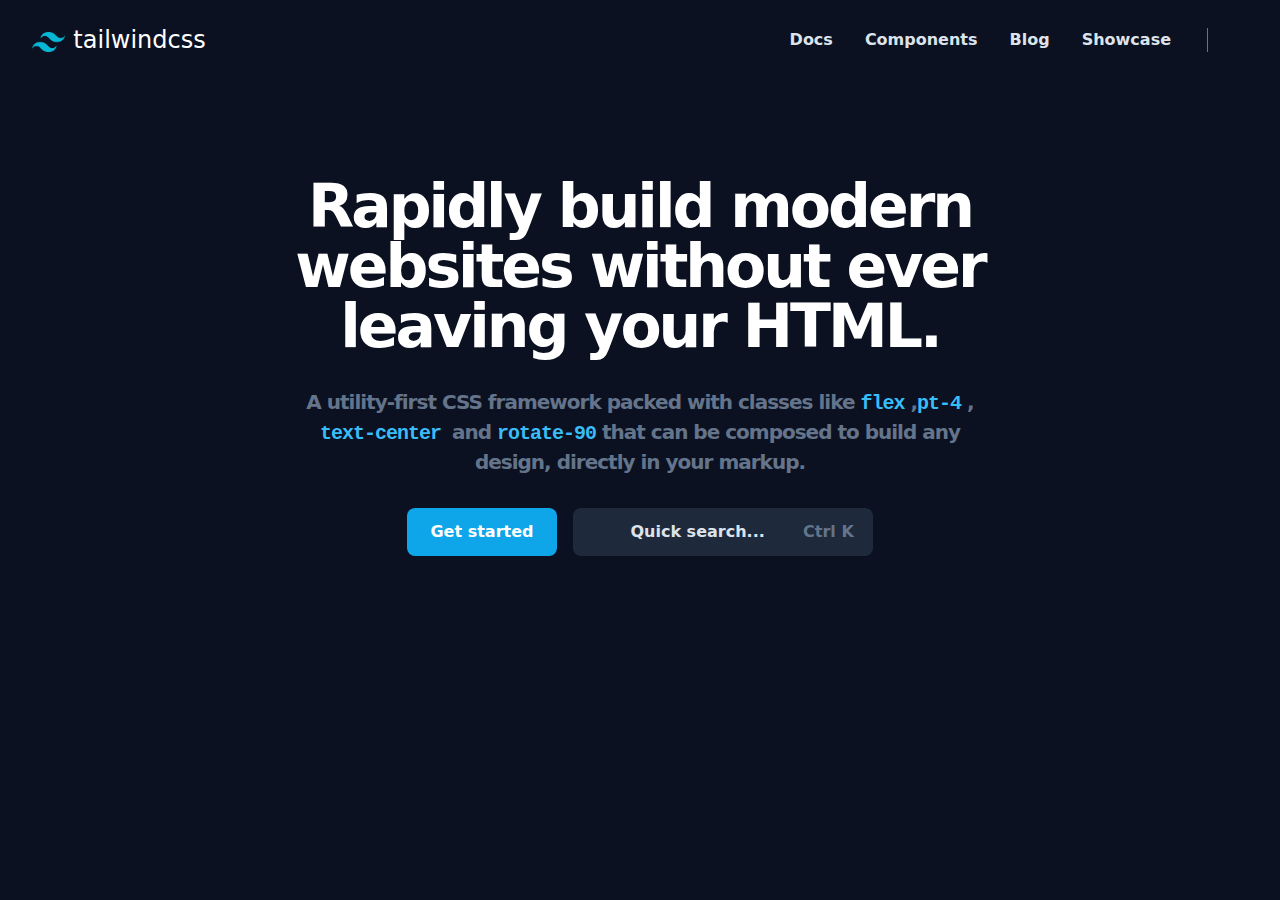
==== tailwind-clone/index.html @ 44c2459a "day1-tailwind-clone" ====
<!DOCTYPE html>
<html lang="en">

<head>
    <meta charset="UTF-8">
    <meta name="viewport" content="width=device-width, initial-scale=1.0">
    <link rel="shortcut icon" href="pngwing.com.png" type="image/x-icon">
    <link rel="stylesheet" href="https://cdnjs.cloudflare.com/ajax/libs/font-awesome/6.5.1/css/all.min.css"
        integrity="sha512-DTOQO9RWCH3ppGqcWaEA1BIZOC6xxalwEsw9c2QQeAIftl+Vegovlnee1c9QX4TctnWMn13TZye+giMm8e2LwA=="
        crossorigin="anonymous" referrerpolicy="no-referrer" />
    <link rel="stylesheet" href="style.css">
    <title>Tailwind CSS - Rapidly build modern websites without ever leaving your HTML.</title>
</head>

<body class=" bg-[#0B1120]">
    <nav class="w-full h-20 flex items-center justify-between bg-[#0B1120] px-8">
        <div class="text-white flex items-center">
            <img class="h-5 w-auto text-white mt-1 mr-2 cursor-pointer" src="pngwing.com.png" alt="">
            <h1 class="text-2xl font-medium cursor-pointer">tailwindcss</h1>
        </div>

        <div class="text-[#64748B] text-xl  md:hidden">
            <i class="fa-solid fa-magnifying-glass mr-5"></i>
            <i class="fa-solid fa-ellipsis-vertical"></i>
        </div>
        <div class="text-[#DDE3EB] text-base font-semibold  md:flex hidden items-center">
            <ul class="flex">
                <li class="px-4 cursor-pointer hover:text-[rgb(14,165,233)]">Docs</li>
                <li class="px-4 cursor-pointer hover:text-[rgb(14,165,233)]">Components</li>
                <li class="px-4 cursor-pointer hover:text-[rgb(14,165,233)]">Blog</li>
                <li class="px-4 cursor-pointer hover:text-[rgb(14,165,233)]">Showcase</li>
            </ul>
            <div class="text-[#64748B] text-2xl  md:flex items-center hidden ml-5 ">
                <div class="border-l-[1px] h-6 border-[#64748B] mr-5"></div>
                <i class="fa-regular fa-moon mr-5 cursor-pointer"></i>
                <i class="fa-brands fa-github hover:text-[#DDE3EB] cursor-pointer"></i>
            </div>
        </div>

    </nav>
    <header class="w-full h-auto flex flex-col items-center justify-center">
        <div class="hero w-[90%] md:w-[70%] flex flex-col items-center justify-center text-white py-10 md:py-24">
            <h1 class="text-4xl md:text-6xl font-extrabold text-center tracking-tighter">Rapidly build modern websites
                without ever leaving
                your HTML.
            </h1>
            <p class="text-xl py-8 text-[#64748B] font-semibold text-center md:w-[80%] tracking-tighter ">A
                utility-first
                CSS
                framework
                packed with
                classes like
                <span class="text-[#38BDF8] font-mono">flex</span> ,<span class="text-[#38BDF8] font-mono">pt-4</span> ,
                <span class="text-[#38BDF8] font-mono text-nowrap">text-center </span>and
                <span class="text-[#38BDF8] font-mono text-nowrap">rotate-90</span> that can be
                composed to build any design, directly in your markup.
            </p>
            <div class="w-[100%] text-center flex justify-center">
                <button
                    class="bg-[#0EA5E9] w-[100%] md:w-[150px] py-3 text-base font-semibold rounded-lg hover:bg-[#38BDF8]">Get
                    started</button>
                <button
                    class="md:flex hidden items-center justify-around w-[300px] py-3 bg-[#1E293B] text-base font-semibold rounded-lg ml-4 text-[#DDE3EB] hover:bg-[#334155]">
                    <i class="fa-solid fa-magnifying-glass"></i>
                    <span>Quick search...</span>
                    <span class="text-[#64748B] ">Ctrl K</span>
                </button>
            </div>
        </div>

    </header>
</body>

</html>
---- tailwind-clone/style.css ----
/*
! tailwindcss v3.4.1 | MIT License | https://tailwindcss.com
*/

/*
1. Prevent padding and border from affecting element width. (https://github.com/mozdevs/cssremedy/issues/4)
2. Allow adding a border to an element by just adding a border-width. (https://github.com/tailwindcss/tailwindcss/pull/116)
*/

*,
::before,
::after {
  box-sizing: border-box;
  /* 1 */
  border-width: 0;
  /* 2 */
  border-style: solid;
  /* 2 */
  border-color: #e5e7eb;
  /* 2 */
}

::before,
::after {
  --tw-content: '';
}

/*
1. Use a consistent sensible line-height in all browsers.
2. Prevent adjustments of font size after orientation changes in iOS.
3. Use a more readable tab size.
4. Use the user's configured `sans` font-family by default.
5. Use the user's configured `sans` font-feature-settings by default.
6. Use the user's configured `sans` font-variation-settings by default.
7. Disable tap highlights on iOS
*/

html,
:host {
  line-height: 1.5;
  /* 1 */
  -webkit-text-size-adjust: 100%;
  /* 2 */
  -moz-tab-size: 4;
  /* 3 */
  -o-tab-size: 4;
     tab-size: 4;
  /* 3 */
  font-family: ui-sans-serif, system-ui, sans-serif, "Apple Color Emoji", "Segoe UI Emoji", "Segoe UI Symbol", "Noto Color Emoji";
  /* 4 */
  font-feature-settings: normal;
  /* 5 */
  font-variation-settings: normal;
  /* 6 */
  -webkit-tap-highlight-color: transparent;
  /* 7 */
}

/*
1. Remove the margin in all browsers.
2. Inherit line-height from `html` so users can set them as a class directly on the `html` element.
*/

body {
  margin: 0;
  /* 1 */
  line-height: inherit;
  /* 2 */
}

/*
1. Add the correct height in Firefox.
2. Correct the inheritance of border color in Firefox. (https://bugzilla.mozilla.org/show_bug.cgi?id=190655)
3. Ensure horizontal rules are visible by default.
*/

hr {
  height: 0;
  /* 1 */
  color: inherit;
  /* 2 */
  border-top-width: 1px;
  /* 3 */
}

/*
Add the correct text decoration in Chrome, Edge, and Safari.
*/

abbr:where([title]) {
  -webkit-text-decoration: underline dotted;
          text-decoration: underline dotted;
}

/*
Remove the default font size and weight for headings.
*/

h1,
h2,
h3,
h4,
h5,
h6 {
  font-size: inherit;
  font-weight: inherit;
}

/*
Reset links to optimize for opt-in styling instead of opt-out.
*/

a {
  color: inherit;
  text-decoration: inherit;
}

/*
Add the correct font weight in Edge and Safari.
*/

b,
strong {
  font-weight: bolder;
}

/*
1. Use the user's configured `mono` font-family by default.
2. Use the user's configured `mono` font-feature-settings by default.
3. Use the user's configured `mono` font-variation-settings by default.
4. Correct the odd `em` font sizing in all browsers.
*/

code,
kbd,
samp,
pre {
  font-family: ui-monospace, SFMono-Regular, Menlo, Monaco, Consolas, "Liberation Mono", "Courier New", monospace;
  /* 1 */
  font-feature-settings: normal;
  /* 2 */
  font-variation-settings: normal;
  /* 3 */
  font-size: 1em;
  /* 4 */
}

/*
Add the correct font size in all browsers.
*/

small {
  font-size: 80%;
}

/*
Prevent `sub` and `sup` elements from affecting the line height in all browsers.
*/

sub,
sup {
  font-size: 75%;
  line-height: 0;
  position: relative;
  vertical-align: baseline;
}

sub {
  bottom: -0.25em;
}

sup {
  top: -0.5em;
}

/*
1. Remove text indentation from table contents in Chrome and Safari. (https://bugs.chromium.org/p/chromium/issues/detail?id=999088, https://bugs.webkit.org/show_bug.cgi?id=201297)
2. Correct table border color inheritance in all Chrome and Safari. (https://bugs.chromium.org/p/chromium/issues/detail?id=935729, https://bugs.webkit.org/show_bug.cgi?id=195016)
3. Remove gaps between table borders by default.
*/

table {
  text-indent: 0;
  /* 1 */
  border-color: inherit;
  /* 2 */
  border-collapse: collapse;
  /* 3 */
}

/*
1. Change the font styles in all browsers.
2. Remove the margin in Firefox and Safari.
3. Remove default padding in all browsers.
*/

button,
input,
optgroup,
select,
textarea {
  font-family: inherit;
  /* 1 */
  font-feature-settings: inherit;
  /* 1 */
  font-variation-settings: inherit;
  /* 1 */
  font-size: 100%;
  /* 1 */
  font-weight: inherit;
  /* 1 */
  line-height: inherit;
  /* 1 */
  color: inherit;
  /* 1 */
  margin: 0;
  /* 2 */
  padding: 0;
  /* 3 */
}

/*
Remove the inheritance of text transform in Edge and Firefox.
*/

button,
select {
  text-transform: none;
}

/*
1. Correct the inability to style clickable types in iOS and Safari.
2. Remove default button styles.
*/

button,
[type='button'],
[type='reset'],
[type='submit'] {
  -webkit-appearance: button;
  /* 1 */
  background-color: transparent;
  /* 2 */
  background-image: none;
  /* 2 */
}

/*
Use the modern Firefox focus style for all focusable elements.
*/

:-moz-focusring {
  outline: auto;
}

/*
Remove the additional `:invalid` styles in Firefox. (https://github.com/mozilla/gecko-dev/blob/2f9eacd9d3d995c937b4251a5557d95d494c9be1/layout/style/res/forms.css#L728-L737)
*/

:-moz-ui-invalid {
  box-shadow: none;
}

/*
Add the correct vertical alignment in Chrome and Firefox.
*/

progress {
  vertical-align: baseline;
}

/*
Correct the cursor style of increment and decrement buttons in Safari.
*/

::-webkit-inner-spin-button,
::-webkit-outer-spin-button {
  height: auto;
}

/*
1. Correct the odd appearance in Chrome and Safari.
2. Correct the outline style in Safari.
*/

[type='search'] {
  -webkit-appearance: textfield;
  /* 1 */
  outline-offset: -2px;
  /* 2 */
}

/*
Remove the inner padding in Chrome and Safari on macOS.
*/

::-webkit-search-decoration {
  -webkit-appearance: none;
}

/*
1. Correct the inability to style clickable types in iOS and Safari.
2. Change font properties to `inherit` in Safari.
*/

::-webkit-file-upload-button {
  -webkit-appearance: button;
  /* 1 */
  font: inherit;
  /* 2 */
}

/*
Add the correct display in Chrome and Safari.
*/

summary {
  display: list-item;
}

/*
Removes the default spacing and border for appropriate elements.
*/

blockquote,
dl,
dd,
h1,
h2,
h3,
h4,
h5,
h6,
hr,
figure,
p,
pre {
  margin: 0;
}

fieldset {
  margin: 0;
  padding: 0;
}

legend {
  padding: 0;
}

ol,
ul,
menu {
  list-style: none;
  margin: 0;
  padding: 0;
}

/*
Reset default styling for dialogs.
*/

dialog {
  padding: 0;
}

/*
Prevent resizing textareas horizontally by default.
*/

textarea {
  resize: vertical;
}

/*
1. Reset the default placeholder opacity in Firefox. (https://github.com/tailwindlabs/tailwindcss/issues/3300)
2. Set the default placeholder color to the user's configured gray 400 color.
*/

input::-moz-placeholder, textarea::-moz-placeholder {
  opacity: 1;
  /* 1 */
  color: #9ca3af;
  /* 2 */
}

input::placeholder,
textarea::placeholder {
  opacity: 1;
  /* 1 */
  color: #9ca3af;
  /* 2 */
}

/*
Set the default cursor for buttons.
*/

button,
[role="button"] {
  cursor: pointer;
}

/*
Make sure disabled buttons don't get the pointer cursor.
*/

:disabled {
  cursor: default;
}

/*
1. Make replaced elements `display: block` by default. (https://github.com/mozdevs/cssremedy/issues/14)
2. Add `vertical-align: middle` to align replaced elements more sensibly by default. (https://github.com/jensimmons/cssremedy/issues/14#issuecomment-634934210)
   This can trigger a poorly considered lint error in some tools but is included by design.
*/

img,
svg,
video,
canvas,
audio,
iframe,
embed,
object {
  display: block;
  /* 1 */
  vertical-align: middle;
  /* 2 */
}

/*
Constrain images and videos to the parent width and preserve their intrinsic aspect ratio. (https://github.com/mozdevs/cssremedy/issues/14)
*/

img,
video {
  max-width: 100%;
  height: auto;
}

/* Make elements with the HTML hidden attribute stay hidden by default */

[hidden] {
  display: none;
}

*, ::before, ::after {
  --tw-border-spacing-x: 0;
  --tw-border-spacing-y: 0;
  --tw-translate-x: 0;
  --tw-translate-y: 0;
  --tw-rotate: 0;
  --tw-skew-x: 0;
  --tw-skew-y: 0;
  --tw-scale-x: 1;
  --tw-scale-y: 1;
  --tw-pan-x:  ;
  --tw-pan-y:  ;
  --tw-pinch-zoom:  ;
  --tw-scroll-snap-strictness: proximity;
  --tw-gradient-from-position:  ;
  --tw-gradient-via-position:  ;
  --tw-gradient-to-position:  ;
  --tw-ordinal:  ;
  --tw-slashed-zero:  ;
  --tw-numeric-figure:  ;
  --tw-numeric-spacing:  ;
  --tw-numeric-fraction:  ;
  --tw-ring-inset:  ;
  --tw-ring-offset-width: 0px;
  --tw-ring-offset-color: #fff;
  --tw-ring-color: rgb(59 130 246 / 0.5);
  --tw-ring-offset-shadow: 0 0 #0000;
  --tw-ring-shadow: 0 0 #0000;
  --tw-shadow: 0 0 #0000;
  --tw-shadow-colored: 0 0 #0000;
  --tw-blur:  ;
  --tw-brightness:  ;
  --tw-contrast:  ;
  --tw-grayscale:  ;
  --tw-hue-rotate:  ;
  --tw-invert:  ;
  --tw-saturate:  ;
  --tw-sepia:  ;
  --tw-drop-shadow:  ;
  --tw-backdrop-blur:  ;
  --tw-backdrop-brightness:  ;
  --tw-backdrop-contrast:  ;
  --tw-backdrop-grayscale:  ;
  --tw-backdrop-hue-rotate:  ;
  --tw-backdrop-invert:  ;
  --tw-backdrop-opacity:  ;
  --tw-backdrop-saturate:  ;
  --tw-backdrop-sepia:  ;
}

::backdrop {
  --tw-border-spacing-x: 0;
  --tw-border-spacing-y: 0;
  --tw-translate-x: 0;
  --tw-translate-y: 0;
  --tw-rotate: 0;
  --tw-skew-x: 0;
  --tw-skew-y: 0;
  --tw-scale-x: 1;
  --tw-scale-y: 1;
  --tw-pan-x:  ;
  --tw-pan-y:  ;
  --tw-pinch-zoom:  ;
  --tw-scroll-snap-strictness: proximity;
  --tw-gradient-from-position:  ;
  --tw-gradient-via-position:  ;
  --tw-gradient-to-position:  ;
  --tw-ordinal:  ;
  --tw-slashed-zero:  ;
  --tw-numeric-figure:  ;
  --tw-numeric-spacing:  ;
  --tw-numeric-fraction:  ;
  --tw-ring-inset:  ;
  --tw-ring-offset-width: 0px;
  --tw-ring-offset-color: #fff;
  --tw-ring-color: rgb(59 130 246 / 0.5);
  --tw-ring-offset-shadow: 0 0 #0000;
  --tw-ring-shadow: 0 0 #0000;
  --tw-shadow: 0 0 #0000;
  --tw-shadow-colored: 0 0 #0000;
  --tw-blur:  ;
  --tw-brightness:  ;
  --tw-contrast:  ;
  --tw-grayscale:  ;
  --tw-hue-rotate:  ;
  --tw-invert:  ;
  --tw-saturate:  ;
  --tw-sepia:  ;
  --tw-drop-shadow:  ;
  --tw-backdrop-blur:  ;
  --tw-backdrop-brightness:  ;
  --tw-backdrop-contrast:  ;
  --tw-backdrop-grayscale:  ;
  --tw-backdrop-hue-rotate:  ;
  --tw-backdrop-invert:  ;
  --tw-backdrop-opacity:  ;
  --tw-backdrop-saturate:  ;
  --tw-backdrop-sepia:  ;
}

.mt-1 {
  margin-top: 0.25rem;
}

.mr-2 {
  margin-right: 0.5rem;
}

.mr-7 {
  margin-right: 1.75rem;
}

.mr-6 {
  margin-right: 1.5rem;
}

.mr-4 {
  margin-right: 1rem;
}

.mr-1 {
  margin-right: 0.25rem;
}

.mr-5 {
  margin-right: 1.25rem;
}

.ml-5 {
  margin-left: 1.25rem;
}

.ml-3 {
  margin-left: 0.75rem;
}

.ml-4 {
  margin-left: 1rem;
}

.flex {
  display: flex;
}

.hidden {
  display: none;
}

.h-10 {
  height: 2.5rem;
}

.h-8 {
  height: 2rem;
}

.h-5 {
  height: 1.25rem;
}

.h-14 {
  height: 3.5rem;
}

.h-4 {
  height: 1rem;
}

.h-6 {
  height: 1.5rem;
}

.h-16 {
  height: 4rem;
}

.h-20 {
  height: 5rem;
}

.h-auto {
  height: auto;
}

.h-12 {
  height: 3rem;
}

.w-auto {
  width: auto;
}

.w-full {
  width: 100%;
}

.w-\[90\%\] {
  width: 90%;
}

.w-\[100\%\] {
  width: 100%;
}

.w-72 {
  width: 18rem;
}

.w-\[300px\] {
  width: 300px;
}

.flex-none {
  flex: none;
}

.flex-auto {
  flex: 1 1 auto;
}

.rotate-90 {
  --tw-rotate: 90deg;
  transform: translate(var(--tw-translate-x), var(--tw-translate-y)) rotate(var(--tw-rotate)) skewX(var(--tw-skew-x)) skewY(var(--tw-skew-y)) scaleX(var(--tw-scale-x)) scaleY(var(--tw-scale-y));
}

.cursor-pointer {
  cursor: pointer;
}

.flex-col {
  flex-direction: column;
}

.items-center {
  align-items: center;
}

.justify-center {
  justify-content: center;
}

.justify-between {
  justify-content: space-between;
}

.justify-around {
  justify-content: space-around;
}

.space-x-3 > :not([hidden]) ~ :not([hidden]) {
  --tw-space-x-reverse: 0;
  margin-right: calc(0.75rem * var(--tw-space-x-reverse));
  margin-left: calc(0.75rem * calc(1 - var(--tw-space-x-reverse)));
}

.text-nowrap {
  text-wrap: nowrap;
}

.rounded-xl {
  border-radius: 0.75rem;
}

.rounded-lg {
  border-radius: 0.5rem;
}

.border-l-2 {
  border-left-width: 2px;
}

.border-l-\[2px\] {
  border-left-width: 2px;
}

.border-l-\[1px\] {
  border-left-width: 1px;
}

.border-l-\[0\.5px\] {
  border-left-width: 0.5px;
}

.border-l-\[0\.3px\] {
  border-left-width: 0.3px;
}

.border-\[\#64748B\] {
  --tw-border-opacity: 1;
  border-color: rgb(100 116 139 / var(--tw-border-opacity));
}

.bg-black {
  --tw-bg-opacity: 1;
  background-color: rgb(0 0 0 / var(--tw-bg-opacity));
}

.bg-\[\#000000\] {
  --tw-bg-opacity: 1;
  background-color: rgb(0 0 0 / var(--tw-bg-opacity));
}

.bg-\[\#000567\] {
  --tw-bg-opacity: 1;
  background-color: rgb(0 5 103 / var(--tw-bg-opacity));
}

.bg-\[\#0B1120\] {
  --tw-bg-opacity: 1;
  background-color: rgb(11 17 32 / var(--tw-bg-opacity));
}

.bg-\[\#38BDF8\] {
  --tw-bg-opacity: 1;
  background-color: rgb(56 189 248 / var(--tw-bg-opacity));
}

.bg-\[\#0EA5E9\] {
  --tw-bg-opacity: 1;
  background-color: rgb(14 165 233 / var(--tw-bg-opacity));
}

.bg-white {
  --tw-bg-opacity: 1;
  background-color: rgb(255 255 255 / var(--tw-bg-opacity));
}

.bg-\[\#1E293B\] {
  --tw-bg-opacity: 1;
  background-color: rgb(30 41 59 / var(--tw-bg-opacity));
}

.px-10 {
  padding-left: 2.5rem;
  padding-right: 2.5rem;
}

.px-5 {
  padding-left: 1.25rem;
  padding-right: 1.25rem;
}

.px-1 {
  padding-left: 0.25rem;
  padding-right: 0.25rem;
}

.px-2 {
  padding-left: 0.5rem;
  padding-right: 0.5rem;
}

.px-4 {
  padding-left: 1rem;
  padding-right: 1rem;
}

.px-8 {
  padding-left: 2rem;
  padding-right: 2rem;
}

.py-6 {
  padding-top: 1.5rem;
  padding-bottom: 1.5rem;
}

.py-10 {
  padding-top: 2.5rem;
  padding-bottom: 2.5rem;
}

.py-4 {
  padding-top: 1rem;
  padding-bottom: 1rem;
}

.py-2 {
  padding-top: 0.5rem;
  padding-bottom: 0.5rem;
}

.py-3 {
  padding-top: 0.75rem;
  padding-bottom: 0.75rem;
}

.py-8 {
  padding-top: 2rem;
  padding-bottom: 2rem;
}

.pt-4 {
  padding-top: 1rem;
}

.text-left {
  text-align: left;
}

.text-center {
  text-align: center;
}

.font-mono {
  font-family: ui-monospace, SFMono-Regular, Menlo, Monaco, Consolas, "Liberation Mono", "Courier New", monospace;
}

.font-sans {
  font-family: ui-sans-serif, system-ui, sans-serif, "Apple Color Emoji", "Segoe UI Emoji", "Segoe UI Symbol", "Noto Color Emoji";
}

.text-2xl {
  font-size: 1.5rem;
  line-height: 2rem;
}

.text-xl {
  font-size: 1.25rem;
  line-height: 1.75rem;
}

.text-base {
  font-size: 1rem;
  line-height: 1.5rem;
}

.text-4xl {
  font-size: 2.25rem;
  line-height: 2.5rem;
}

.text-sm {
  font-size: 0.875rem;
  line-height: 1.25rem;
}

.font-bold {
  font-weight: 700;
}

.font-medium {
  font-weight: 500;
}

.font-light {
  font-weight: 300;
}

.font-thin {
  font-weight: 100;
}

.font-black {
  font-weight: 900;
}

.font-normal {
  font-weight: 400;
}

.font-semibold {
  font-weight: 600;
}

.font-extrabold {
  font-weight: 800;
}

.tracking-wider {
  letter-spacing: 0.05em;
}

.tracking-tighter {
  letter-spacing: -0.05em;
}

.text-white {
  --tw-text-opacity: 1;
  color: rgb(255 255 255 / var(--tw-text-opacity));
}

.text-slate-900 {
  --tw-text-opacity: 1;
  color: rgb(15 23 42 / var(--tw-text-opacity));
}

.text-\[\#e5e7eb\] {
  --tw-text-opacity: 1;
  color: rgb(229 231 235 / var(--tw-text-opacity));
}

.text-\[\#131929\] {
  --tw-text-opacity: 1;
  color: rgb(19 25 41 / var(--tw-text-opacity));
}

.text-\[\#64748B\] {
  --tw-text-opacity: 1;
  color: rgb(100 116 139 / var(--tw-text-opacity));
}

.text-\[\#DDE3EB\] {
  --tw-text-opacity: 1;
  color: rgb(221 227 235 / var(--tw-text-opacity));
}

.text-\[\#38BDF8\] {
  --tw-text-opacity: 1;
  color: rgb(56 189 248 / var(--tw-text-opacity));
}

.text-slate-300 {
  --tw-text-opacity: 1;
  color: rgb(203 213 225 / var(--tw-text-opacity));
}

.text-slate-400 {
  --tw-text-opacity: 1;
  color: rgb(148 163 184 / var(--tw-text-opacity));
}

.no-underline {
  text-decoration-line: none;
}

.shadow-sm {
  --tw-shadow: 0 1px 2px 0 rgb(0 0 0 / 0.05);
  --tw-shadow-colored: 0 1px 2px 0 var(--tw-shadow-color);
  box-shadow: var(--tw-ring-offset-shadow, 0 0 #0000), var(--tw-ring-shadow, 0 0 #0000), var(--tw-shadow);
}

.ring-1 {
  --tw-ring-offset-shadow: var(--tw-ring-inset) 0 0 0 var(--tw-ring-offset-width) var(--tw-ring-offset-color);
  --tw-ring-shadow: var(--tw-ring-inset) 0 0 0 calc(1px + var(--tw-ring-offset-width)) var(--tw-ring-color);
  box-shadow: var(--tw-ring-offset-shadow), var(--tw-ring-shadow), var(--tw-shadow, 0 0 #0000);
}

.ring-slate-900\/10 {
  --tw-ring-color: rgb(15 23 42 / 0.1);
}

.hover\:bg-\[\#0EA5E9\]:hover {
  --tw-bg-opacity: 1;
  background-color: rgb(14 165 233 / var(--tw-bg-opacity));
}

.hover\:bg-\[\#38BDF8\]:hover {
  --tw-bg-opacity: 1;
  background-color: rgb(56 189 248 / var(--tw-bg-opacity));
}

.hover\:bg-\[\#334155\]:hover {
  --tw-bg-opacity: 1;
  background-color: rgb(51 65 85 / var(--tw-bg-opacity));
}

.hover\:text-\[rgb\(14\2c 165\2c 233\)\]:hover {
  --tw-text-opacity: 1;
  color: rgb(14 165 233 / var(--tw-text-opacity));
}

.hover\:text-\[\#DDE3EB\]:hover {
  --tw-text-opacity: 1;
  color: rgb(221 227 235 / var(--tw-text-opacity));
}

.hover\:ring-slate-300:hover {
  --tw-ring-opacity: 1;
  --tw-ring-color: rgb(203 213 225 / var(--tw-ring-opacity));
}

.focus\:outline-none:focus {
  outline: 2px solid transparent;
  outline-offset: 2px;
}

.focus\:ring-2:focus {
  --tw-ring-offset-shadow: var(--tw-ring-inset) 0 0 0 var(--tw-ring-offset-width) var(--tw-ring-offset-color);
  --tw-ring-shadow: var(--tw-ring-inset) 0 0 0 calc(2px + var(--tw-ring-offset-width)) var(--tw-ring-color);
  box-shadow: var(--tw-ring-offset-shadow), var(--tw-ring-shadow), var(--tw-shadow, 0 0 #0000);
}

.focus\:ring-sky-500:focus {
  --tw-ring-opacity: 1;
  --tw-ring-color: rgb(14 165 233 / var(--tw-ring-opacity));
}

@media (min-width: 640px) {
  .sm\:flex {
    display: flex;
  }
}

@media (min-width: 768px) {
  .md\:block {
    display: block;
  }

  .md\:flex {
    display: flex;
  }

  .md\:hidden {
    display: none;
  }

  .md\:w-\[60\%\] {
    width: 60%;
  }

  .md\:w-\[70\%\] {
    width: 70%;
  }

  .md\:w-\[50\%\] {
    width: 50%;
  }

  .md\:w-\[80\%\] {
    width: 80%;
  }

  .md\:w-\[20\%\] {
    width: 20%;
  }

  .md\:w-\[15\%\] {
    width: 15%;
  }

  .md\:w-\[200px\] {
    width: 200px;
  }

  .md\:w-\[1500px\] {
    width: 1500px;
  }

  .md\:w-\[150px\] {
    width: 150px;
  }

  .md\:py-14 {
    padding-top: 3.5rem;
    padding-bottom: 3.5rem;
  }

  .md\:py-20 {
    padding-top: 5rem;
    padding-bottom: 5rem;
  }

  .md\:py-24 {
    padding-top: 6rem;
    padding-bottom: 6rem;
  }

  .md\:text-8xl {
    font-size: 6rem;
    line-height: 1;
  }

  .md\:text-5xl {
    font-size: 3rem;
    line-height: 1;
  }

  .md\:text-6xl {
    font-size: 3.75rem;
    line-height: 1;
  }
}

@media (prefers-color-scheme: dark) {
  .dark\:bg-slate-800 {
    --tw-bg-opacity: 1;
    background-color: rgb(30 41 59 / var(--tw-bg-opacity));
  }

  .dark\:text-white {
    --tw-text-opacity: 1;
    color: rgb(255 255 255 / var(--tw-text-opacity));
  }

  .dark\:text-slate-400 {
    --tw-text-opacity: 1;
    color: rgb(148 163 184 / var(--tw-text-opacity));
  }

  .dark\:text-slate-300 {
    --tw-text-opacity: 1;
    color: rgb(203 213 225 / var(--tw-text-opacity));
  }

  .dark\:text-slate-500 {
    --tw-text-opacity: 1;
    color: rgb(100 116 139 / var(--tw-text-opacity));
  }

  .dark\:ring-0 {
    --tw-ring-offset-shadow: var(--tw-ring-inset) 0 0 0 var(--tw-ring-offset-width) var(--tw-ring-offset-color);
    --tw-ring-shadow: var(--tw-ring-inset) 0 0 0 calc(0px + var(--tw-ring-offset-width)) var(--tw-ring-color);
    box-shadow: var(--tw-ring-offset-shadow), var(--tw-ring-shadow), var(--tw-shadow, 0 0 #0000);
  }

  .dark\:hover\:bg-slate-700:hover {
    --tw-bg-opacity: 1;
    background-color: rgb(51 65 85 / var(--tw-bg-opacity));
  }
}
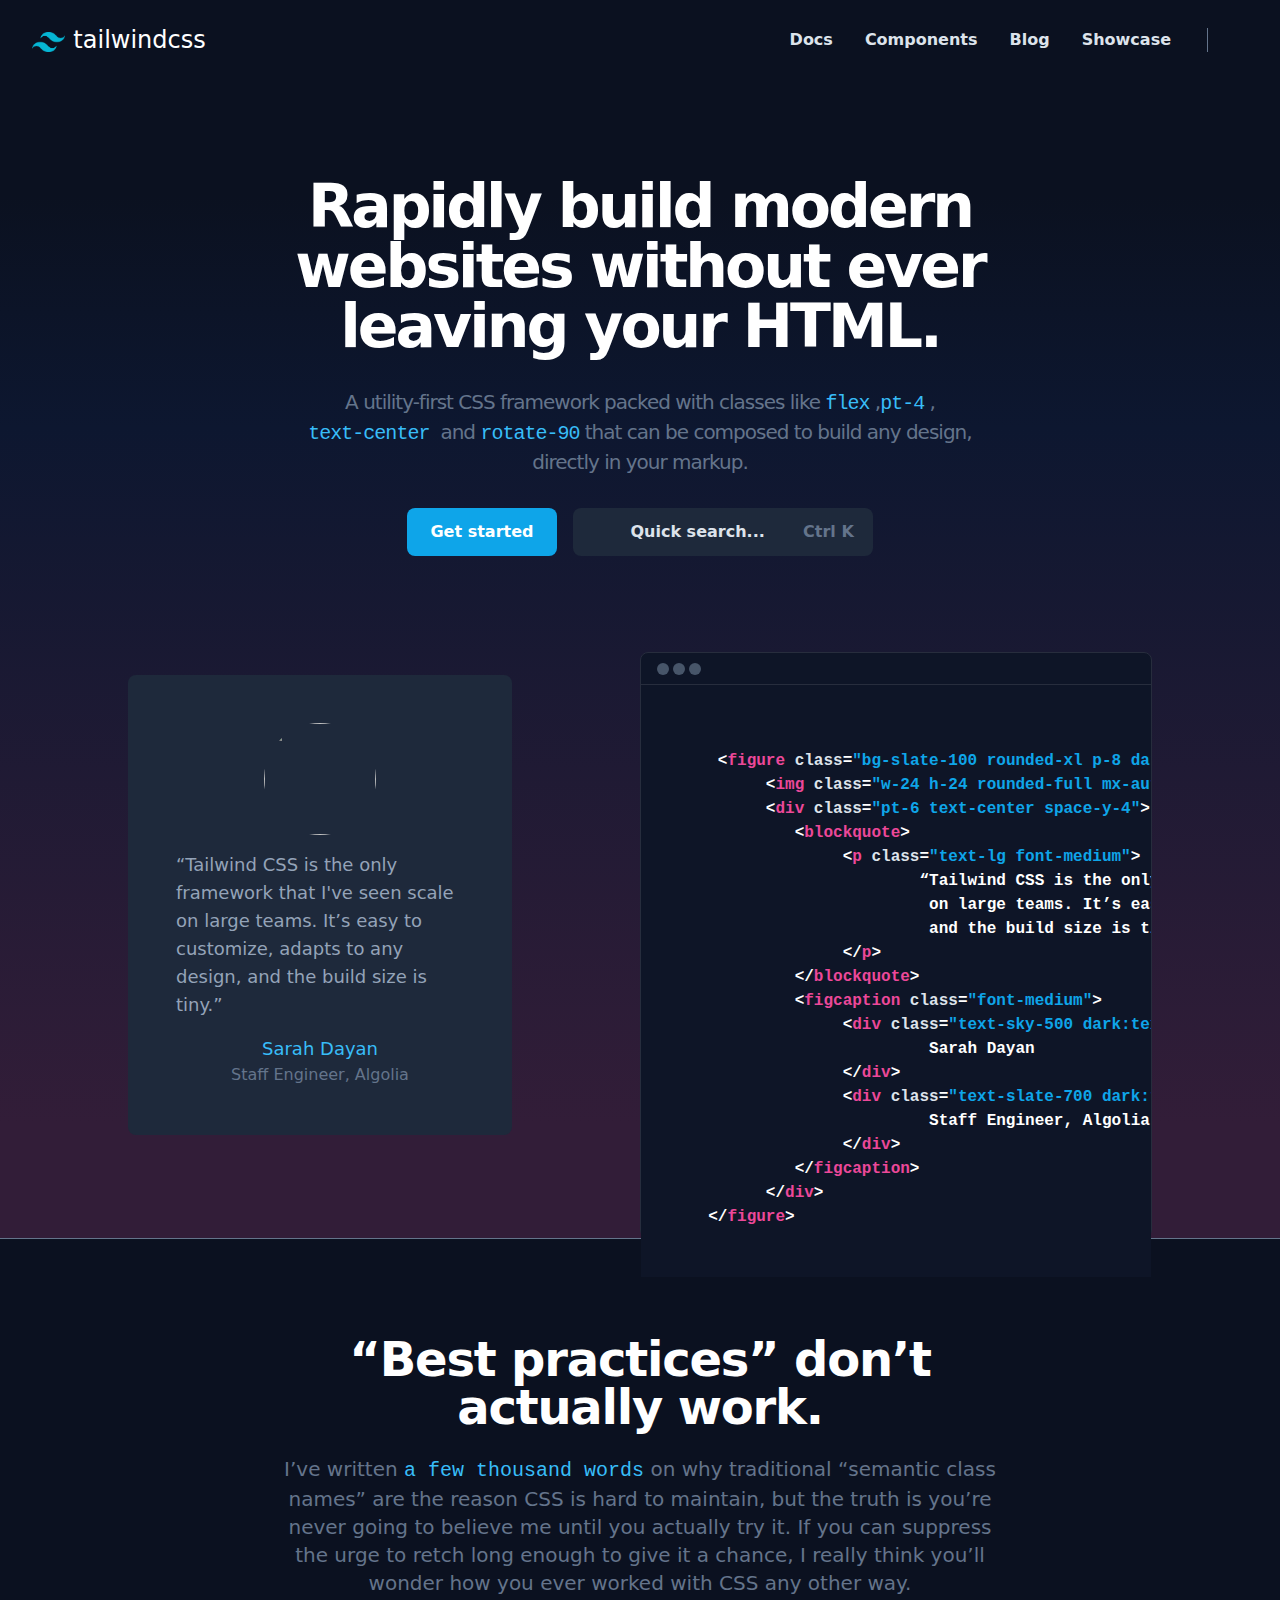
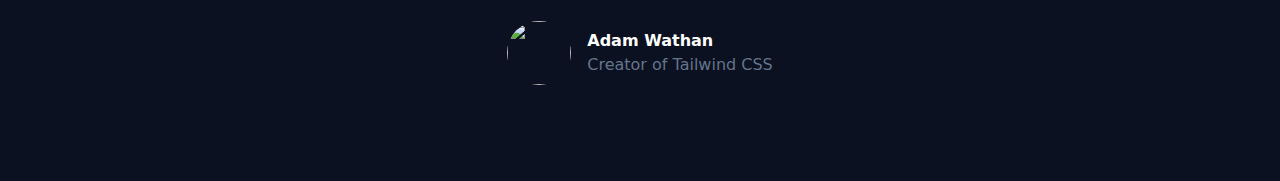
==== commit 92bbf3d1: "day2-tailwind-clone" ====
--- a/tailwind-clone/index.html
+++ b/tailwind-clone/index.html
@@ -4,7 +4,7 @@
 <head>
     <meta charset="UTF-8">
     <meta name="viewport" content="width=device-width, initial-scale=1.0">
-    <link rel="shortcut icon" href="pngwing.com.png" type="image/x-icon">
+    <link rel="shortcut icon" href="https://tailwindcss.com/favicons/favicon-16x16.png?v=3" type="image/x-icon">
     <link rel="stylesheet" href="https://cdnjs.cloudflare.com/ajax/libs/font-awesome/6.5.1/css/all.min.css"
         integrity="sha512-DTOQO9RWCH3ppGqcWaEA1BIZOC6xxalwEsw9c2QQeAIftl+Vegovlnee1c9QX4TctnWMn13TZye+giMm8e2LwA=="
         crossorigin="anonymous" referrerpolicy="no-referrer" />
@@ -12,10 +12,10 @@
     <title>Tailwind CSS - Rapidly build modern websites without ever leaving your HTML.</title>
 </head>
 
-<body class=" bg-[#0B1120]">
+<body class=" bg-[#0B1120] ">
     <nav class="w-full h-20 flex items-center justify-between bg-[#0B1120] px-8">
         <div class="text-white flex items-center">
-            <img class="h-5 w-auto text-white mt-1 mr-2 cursor-pointer" src="pngwing.com.png" alt="">
+            <img class="h-5 w-auto text-white mt-1 mr-2 cursor-pointer" src="./images/pngwing.com.png" alt="">
             <h1 class="text-2xl font-medium cursor-pointer">tailwindcss</h1>
         </div>
 
@@ -38,13 +38,14 @@
         </div>
 
     </nav>
-    <header class="w-full h-auto flex flex-col items-center justify-center">
+    <header class="w-full h-auto border-b-[1px] border-[#64748B] flex flex-col items-center justify-center 
+    bg-gradient-to-b from-[#0b1120] from-10% via-[#0d1730] via-30% to-[#321d38] to-90%">
         <div class="hero w-[90%] md:w-[70%] flex flex-col items-center justify-center text-white py-10 md:py-24">
             <h1 class="text-4xl md:text-6xl font-extrabold text-center tracking-tighter">Rapidly build modern websites
                 without ever leaving
                 your HTML.
             </h1>
-            <p class="text-xl py-8 text-[#64748B] font-semibold text-center md:w-[80%] tracking-tighter ">A
+            <p class="text-xl py-8 text-[#64748B] font-medium text-center md:w-[80%] tracking-tighter ">A
                 utility-first
                 CSS
                 framework
@@ -67,8 +68,79 @@
                 </button>
             </div>
         </div>
+        <div class="w-full h-auto flex flex-col md:flex-row-reverse md:justify-evenly items-center justify-center">
+            <div class="w-[90%] md:w-[40%] h-auto border-[1px] border-[#272D3D] bg-[#0E1527] rounded-lg">
+                <div
+                    class="w-[100%] h-8 border-b-[1px] border-[#272D3D] text-white font-black text-4xl flex items-center px-4">
+                    <span class="h-3 w-3 rounded-full bg-[#475569] mr-1"></span>
+                    <span class="h-3 w-3 rounded-full bg-[#475569] mr-1"></span>
+                    <span class="h-3 w-3 rounded-full bg-[#475569] mr-1"></span>
+                </div>
 
+                <pre class="overflow-x-scroll relative md:bottom-[-40px] bg-[#0E1527] ">
+                    <code class="text-white font-semibold">
+        &lt;<span class="text-pink-500">figure</span> <span class="text-[#DDE3EB]">class</span>=<span class="text-sky-500">"bg-slate-100 rounded-xl p-8 dark:bg-slate-800"</span>&gt;
+             &lt;<span class="text-pink-500">img</span> <span class="text-[#DDE3EB]">class</span>=<span class="text-sky-500">"w-24 h-24 rounded-full mx-auto"</span> <span class="text-[#DDE3EB]">src</span>=<span class="text-sky-500">"/sarah-dayan.jpg"</span> <span class="text-[#DDE3EB]">alt</span>=<span class="text-sky-500">""</span> <span class="text-[#DDE3EB]">width</span>=<span class="text-sky-500">"384"</span> <span class="text-[#DDE3EB]">height</span>=<span class="text-sky-500">"512"</span>&gt;
+             &lt;<span class="text-pink-500">div</span> <span class="text-[#DDE3EB]">class</span>=<span class="text-sky-500">"pt-6 text-center space-y-4"</span>&gt;
+                &lt;<span class="text-pink-500">blockquote</span>&gt;
+                     &lt;<span class="text-pink-500">p</span> <span class="text-[#DDE3EB]">class</span>=<span class="text-sky-500">"text-lg font-medium"</span>&gt;
+                             “Tailwind CSS is the only framework that I've seen scale
+                              on large teams. It’s easy to customize, adapts to any design,
+                              and the build size is tiny.”
+                     &lt;/<span class="text-pink-500">p</span>&gt;
+                &lt;/<span class="text-pink-500">blockquote</span>&gt;
+                &lt;<span class="text-pink-500">figcaption</span> <span class="text-[#DDE3EB]">class</span>=<span class="text-sky-500">"font-medium"</span>&gt;
+                     &lt;<span class="text-pink-500">div</span> <span class="text-[#DDE3EB]">class</span>=<span class="text-sky-500">"text-sky-500 dark:text-sky-400"</span>&gt;
+                              Sarah Dayan
+                     &lt;/<span class="text-pink-500">div</span>&gt;
+                     &lt;<span class="text-pink-500">div</span> <span class="text-[#DDE3EB]">class</span>=<span class="text-sky-500">"text-slate-700 dark:text-slate-500"</span>&gt;
+                              Staff Engineer, Algolia
+                     &lt;/<span class="text-pink-500">div</span>&gt;
+                &lt;/<span class="text-pink-500">figcaption</span>&gt;
+             &lt;/<span class="text-pink-500">div</span>&gt;
+       &lt;/<span class="text-pink-500">figure</span>&gt;
+                    </code>
+                  </pre>
+
+            </div>
+            <div
+                class="relative bottom-10 w-[90%] md:w-[30%]  h-auto  bg-slate-800 flex flex-col  items-center justify-center p-12 rounded-lg">
+                <img class="w-28 h-28 rounded-full"
+                    src="https://tailwindcss.com/_next/static/media/sarah-dayan.de9b3815.jpg" alt="">
+                <h1 class="my-4 text-slate-400 text-lg  font-medium">“Tailwind CSS is the only framework that I've seen
+                    scale on large
+                    teams.
+                    It’s easy to
+                    customize,
+                    adapts to any design, and the build size is tiny.”
+                </h1>
+                <h4 class="text-lg font-medium text-sky-400">Sarah Dayan</h4>
+                <p class="text-base font-medium text-slate-500">Staff Engineer, Algolia</p>
+            </div>
+        </div>
     </header>
+
+    <section
+        class="w-full md:w-[70%] h-auto py-16 md:py-24 px-12 flex flex-col items-center justify-center text-white text-center space-y-6 mx-auto">
+        <h1 class="text-4xl md:text-5xl font-extrabold tracking-tight">“Best practices” don’t actually work.</h1>
+        <p class="text-xl  text-[#64748B] font-medium text-center md:px-8">I’ve written <span
+                class="text-[#38BDF8] font-mono">a few thousand words</span> on why traditional
+            “semantic class names” are the reason CSS is hard to
+            maintain, but the truth is you’re never going to believe me until you actually try it. If you can suppress
+            the urge to retch long enough to give it a chance, I really think you’ll wonder how you ever worked with CSS
+            any other way.</p>
+        <div class="flex space-x-4 items-center text-start">
+            <img class="h-16 w-16 rounded-full" src="https://tailwindcss.com/_next/static/media/adam.f69b0b90.jpg"
+                alt="">
+            <div>
+
+                <h1 class=" font-extrabold">Adam Wathan</h1>
+                <p class=" text-[#64748B] font-medium text-base">Creator of Tailwind
+                    CSS</p>
+            </div>
+        </div>
+    </section>
+
 </body>
 
 </html>--- a/tailwind-clone/style.css
+++ b/tailwind-clone/style.css
@@ -544,46 +544,88 @@
   --tw-backdrop-sepia:  ;
 }
 
+.absolute {
+  position: absolute;
+}
+
+.relative {
+  position: relative;
+}
+
+.inset-0 {
+  inset: 0px;
+}
+
+.bottom-4 {
+  bottom: 1rem;
+}
+
+.bottom-10 {
+  bottom: 2.5rem;
+}
+
+.bottom-8 {
+  bottom: 2rem;
+}
+
+.bottom-\[-30px\] {
+  bottom: -30px;
+}
+
+.bottom-\[-40px\] {
+  bottom: -40px;
+}
+
+.bottom-\[-400px\] {
+  bottom: -400px;
+}
+
+.z-10 {
+  z-index: 10;
+}
+
+.float-end {
+  float: inline-end;
+}
+
+.mx-auto {
+  margin-left: auto;
+  margin-right: auto;
+}
+
+.my-4 {
+  margin-top: 1rem;
+  margin-bottom: 1rem;
+}
+
+.ml-4 {
+  margin-left: 1rem;
+}
+
+.ml-5 {
+  margin-left: 1.25rem;
+}
+
+.mr-2 {
+  margin-right: 0.5rem;
+}
+
+.mr-5 {
+  margin-right: 1.25rem;
+}
+
 .mt-1 {
   margin-top: 0.25rem;
 }
 
-.mr-2 {
-  margin-right: 0.5rem;
-}
-
-.mr-7 {
-  margin-right: 1.75rem;
-}
-
-.mr-6 {
-  margin-right: 1.5rem;
-}
-
-.mr-4 {
-  margin-right: 1rem;
+.mb-4 {
+  margin-bottom: 1rem;
 }
 
 .mr-1 {
   margin-right: 0.25rem;
 }
 
-.mr-5 {
-  margin-right: 1.25rem;
-}
-
-.ml-5 {
-  margin-left: 1.25rem;
-}
-
-.ml-3 {
-  margin-left: 0.75rem;
-}
-
-.ml-4 {
-  margin-left: 1rem;
-}
-
 .flex {
   display: flex;
 }
@@ -592,44 +634,72 @@
   display: none;
 }
 
-.h-10 {
-  height: 2.5rem;
+.h-20 {
+  height: 5rem;
+}
+
+.h-5 {
+  height: 1.25rem;
+}
+
+.h-6 {
+  height: 1.5rem;
+}
+
+.h-auto {
+  height: auto;
+}
+
+.h-\[80px\] {
+  height: 80px;
+}
+
+.h-4 {
+  height: 1rem;
 }
 
 .h-8 {
   height: 2rem;
 }
 
-.h-5 {
-  height: 1.25rem;
+.h-2 {
+  height: 0.5rem;
+}
+
+.h-3 {
+  height: 0.75rem;
+}
+
+.h-24 {
+  height: 6rem;
 }
 
 .h-14 {
   height: 3.5rem;
 }
 
-.h-4 {
-  height: 1rem;
-}
-
-.h-6 {
-  height: 1.5rem;
+.h-28 {
+  height: 7rem;
 }
 
 .h-16 {
   height: 4rem;
 }
 
-.h-20 {
-  height: 5rem;
-}
-
-.h-auto {
-  height: auto;
-}
-
-.h-12 {
-  height: 3rem;
+.h-full {
+  height: 100%;
+}
+
+.w-\[100\%\] {
+  width: 100%;
+}
+
+.w-\[300px\] {
+  width: 300px;
+}
+
+.w-\[90\%\] {
+  width: 90%;
 }
 
 .w-auto {
@@ -640,28 +710,36 @@
   width: 100%;
 }
 
-.w-\[90\%\] {
-  width: 90%;
-}
-
-.w-\[100\%\] {
-  width: 100%;
-}
-
-.w-72 {
-  width: 18rem;
-}
-
-.w-\[300px\] {
-  width: 300px;
-}
-
-.flex-none {
-  flex: none;
-}
-
-.flex-auto {
-  flex: 1 1 auto;
+.w-2 {
+  width: 0.5rem;
+}
+
+.w-3 {
+  width: 0.75rem;
+}
+
+.w-24 {
+  width: 6rem;
+}
+
+.w-14 {
+  width: 3.5rem;
+}
+
+.w-28 {
+  width: 7rem;
+}
+
+.w-\[20\%\] {
+  width: 20%;
+}
+
+.w-16 {
+  width: 4rem;
+}
+
+.w-screen {
+  width: 100vw;
 }
 
 .rotate-90 {
@@ -669,14 +747,37 @@
   transform: translate(var(--tw-translate-x), var(--tw-translate-y)) rotate(var(--tw-rotate)) skewX(var(--tw-skew-x)) skewY(var(--tw-skew-y)) scaleX(var(--tw-scale-x)) scaleY(var(--tw-scale-y));
 }
 
+.rotate-\[45deg\] {
+  --tw-rotate: 45deg;
+  transform: translate(var(--tw-translate-x), var(--tw-translate-y)) rotate(var(--tw-rotate)) skewX(var(--tw-skew-x)) skewY(var(--tw-skew-y)) scaleX(var(--tw-scale-x)) scaleY(var(--tw-scale-y));
+}
+
+.rotate-45 {
+  --tw-rotate: 45deg;
+  transform: translate(var(--tw-translate-x), var(--tw-translate-y)) rotate(var(--tw-rotate)) skewX(var(--tw-skew-x)) skewY(var(--tw-skew-y)) scaleX(var(--tw-scale-x)) scaleY(var(--tw-scale-y));
+}
+
+.rotate-180 {
+  --tw-rotate: 180deg;
+  transform: translate(var(--tw-translate-x), var(--tw-translate-y)) rotate(var(--tw-rotate)) skewX(var(--tw-skew-x)) skewY(var(--tw-skew-y)) scaleX(var(--tw-scale-x)) scaleY(var(--tw-scale-y));
+}
+
 .cursor-pointer {
   cursor: pointer;
 }
 
+.scroll-m-0 {
+  scroll-margin: 0px;
+}
+
 .flex-col {
   flex-direction: column;
 }
 
+.items-start {
+  align-items: flex-start;
+}
+
 .items-center {
   align-items: center;
 }
@@ -693,42 +794,93 @@
   justify-content: space-around;
 }
 
-.space-x-3 > :not([hidden]) ~ :not([hidden]) {
+.space-y-4 > :not([hidden]) ~ :not([hidden]) {
+  --tw-space-y-reverse: 0;
+  margin-top: calc(1rem * calc(1 - var(--tw-space-y-reverse)));
+  margin-bottom: calc(1rem * var(--tw-space-y-reverse));
+}
+
+.space-y-1 > :not([hidden]) ~ :not([hidden]) {
+  --tw-space-y-reverse: 0;
+  margin-top: calc(0.25rem * calc(1 - var(--tw-space-y-reverse)));
+  margin-bottom: calc(0.25rem * var(--tw-space-y-reverse));
+}
+
+.space-y-10 > :not([hidden]) ~ :not([hidden]) {
+  --tw-space-y-reverse: 0;
+  margin-top: calc(2.5rem * calc(1 - var(--tw-space-y-reverse)));
+  margin-bottom: calc(2.5rem * var(--tw-space-y-reverse));
+}
+
+.space-y-6 > :not([hidden]) ~ :not([hidden]) {
+  --tw-space-y-reverse: 0;
+  margin-top: calc(1.5rem * calc(1 - var(--tw-space-y-reverse)));
+  margin-bottom: calc(1.5rem * var(--tw-space-y-reverse));
+}
+
+.space-x-2 > :not([hidden]) ~ :not([hidden]) {
   --tw-space-x-reverse: 0;
-  margin-right: calc(0.75rem * var(--tw-space-x-reverse));
-  margin-left: calc(0.75rem * calc(1 - var(--tw-space-x-reverse)));
+  margin-right: calc(0.5rem * var(--tw-space-x-reverse));
+  margin-left: calc(0.5rem * calc(1 - var(--tw-space-x-reverse)));
+}
+
+.space-x-4 > :not([hidden]) ~ :not([hidden]) {
+  --tw-space-x-reverse: 0;
+  margin-right: calc(1rem * var(--tw-space-x-reverse));
+  margin-left: calc(1rem * calc(1 - var(--tw-space-x-reverse)));
+}
+
+.overflow-x-scroll {
+  overflow-x: scroll;
 }
 
 .text-nowrap {
   text-wrap: nowrap;
 }
 
+.rounded-lg {
+  border-radius: 0.5rem;
+}
+
+.rounded-full {
+  border-radius: 9999px;
+}
+
 .rounded-xl {
   border-radius: 0.75rem;
 }
 
-.rounded-lg {
-  border-radius: 0.5rem;
-}
-
-.border-l-2 {
-  border-left-width: 2px;
-}
-
-.border-l-\[2px\] {
-  border-left-width: 2px;
+.border-2 {
+  border-width: 2px;
+}
+
+.border-\[1px\] {
+  border-width: 1px;
 }
 
 .border-l-\[1px\] {
   border-left-width: 1px;
 }
 
-.border-l-\[0\.5px\] {
-  border-left-width: 0.5px;
-}
-
-.border-l-\[0\.3px\] {
-  border-left-width: 0.3px;
+.border-b-2 {
+  border-bottom-width: 2px;
+}
+
+.border-b-\[1px\] {
+  border-bottom-width: 1px;
+}
+
+.border-b-\[1mm\] {
+  border-bottom-width: 1mm;
+}
+
+.border-b-\[0\.4px\] {
+  border-bottom-width: 0.4px;
+}
+
+.border-\[\#272D3D\] {
+  --tw-border-opacity: 1;
+  border-color: rgb(39 45 61 / var(--tw-border-opacity));
 }
 
 .border-\[\#64748B\] {
@@ -736,19 +888,9 @@
   border-color: rgb(100 116 139 / var(--tw-border-opacity));
 }
 
-.bg-black {
-  --tw-bg-opacity: 1;
-  background-color: rgb(0 0 0 / var(--tw-bg-opacity));
-}
-
-.bg-\[\#000000\] {
-  --tw-bg-opacity: 1;
-  background-color: rgb(0 0 0 / var(--tw-bg-opacity));
-}
-
-.bg-\[\#000567\] {
-  --tw-bg-opacity: 1;
-  background-color: rgb(0 5 103 / var(--tw-bg-opacity));
+.border-\[\#DDE3EB\] {
+  --tw-border-opacity: 1;
+  border-color: rgb(221 227 235 / var(--tw-border-opacity));
 }
 
 .bg-\[\#0B1120\] {
@@ -756,9 +898,9 @@
   background-color: rgb(11 17 32 / var(--tw-bg-opacity));
 }
 
-.bg-\[\#38BDF8\] {
+.bg-\[\#0E1527\] {
   --tw-bg-opacity: 1;
-  background-color: rgb(56 189 248 / var(--tw-bg-opacity));
+  background-color: rgb(14 21 39 / var(--tw-bg-opacity));
 }
 
 .bg-\[\#0EA5E9\] {
@@ -766,34 +908,114 @@
   background-color: rgb(14 165 233 / var(--tw-bg-opacity));
 }
 
+.bg-\[\#1E293B\] {
+  --tw-bg-opacity: 1;
+  background-color: rgb(30 41 59 / var(--tw-bg-opacity));
+}
+
 .bg-white {
   --tw-bg-opacity: 1;
   background-color: rgb(255 255 255 / var(--tw-bg-opacity));
 }
 
-.bg-\[\#1E293B\] {
+.bg-\[\#475569\] {
+  --tw-bg-opacity: 1;
+  background-color: rgb(71 85 105 / var(--tw-bg-opacity));
+}
+
+.bg-slate-100 {
+  --tw-bg-opacity: 1;
+  background-color: rgb(241 245 249 / var(--tw-bg-opacity));
+}
+
+.bg-slate-800 {
   --tw-bg-opacity: 1;
   background-color: rgb(30 41 59 / var(--tw-bg-opacity));
 }
 
-.px-10 {
-  padding-left: 2.5rem;
-  padding-right: 2.5rem;
-}
-
-.px-5 {
-  padding-left: 1.25rem;
-  padding-right: 1.25rem;
-}
-
-.px-1 {
-  padding-left: 0.25rem;
-  padding-right: 0.25rem;
-}
-
-.px-2 {
-  padding-left: 0.5rem;
-  padding-right: 0.5rem;
+.bg-\[\#0C1326\] {
+  --tw-bg-opacity: 1;
+  background-color: rgb(12 19 38 / var(--tw-bg-opacity));
+}
+
+.bg-gradient-to-br {
+  background-image: linear-gradient(to bottom right, var(--tw-gradient-stops));
+}
+
+.bg-gradient-to-r {
+  background-image: linear-gradient(to right, var(--tw-gradient-stops));
+}
+
+.bg-gradient-to-b {
+  background-image: linear-gradient(to bottom, var(--tw-gradient-stops));
+}
+
+.from-purple-900 {
+  --tw-gradient-from: #581c87 var(--tw-gradient-from-position);
+  --tw-gradient-to: rgb(88 28 135 / 0) var(--tw-gradient-to-position);
+  --tw-gradient-stops: var(--tw-gradient-from), var(--tw-gradient-to);
+}
+
+.from-\[\#0b1120\] {
+  --tw-gradient-from: #0b1120 var(--tw-gradient-from-position);
+  --tw-gradient-to: rgb(11 17 32 / 0) var(--tw-gradient-to-position);
+  --tw-gradient-stops: var(--tw-gradient-from), var(--tw-gradient-to);
+}
+
+.from-indigo-500 {
+  --tw-gradient-from: #6366f1 var(--tw-gradient-from-position);
+  --tw-gradient-to: rgb(99 102 241 / 0) var(--tw-gradient-to-position);
+  --tw-gradient-stops: var(--tw-gradient-from), var(--tw-gradient-to);
+}
+
+.from-10\% {
+  --tw-gradient-from-position: 10%;
+}
+
+.via-sky-500 {
+  --tw-gradient-to: rgb(14 165 233 / 0)  var(--tw-gradient-to-position);
+  --tw-gradient-stops: var(--tw-gradient-from), #0ea5e9 var(--tw-gradient-via-position), var(--tw-gradient-to);
+}
+
+.via-\[\#0d1730\] {
+  --tw-gradient-to: rgb(13 23 48 / 0)  var(--tw-gradient-to-position);
+  --tw-gradient-stops: var(--tw-gradient-from), #0d1730 var(--tw-gradient-via-position), var(--tw-gradient-to);
+}
+
+.via-30\% {
+  --tw-gradient-via-position: 30%;
+}
+
+.to-black {
+  --tw-gradient-to: #000 var(--tw-gradient-to-position);
+}
+
+.to-\[\#321d38\] {
+  --tw-gradient-to: #321d38 var(--tw-gradient-to-position);
+}
+
+.to-emerald-500 {
+  --tw-gradient-to: #10b981 var(--tw-gradient-to-position);
+}
+
+.to-90\% {
+  --tw-gradient-to-position: 90%;
+}
+
+.p-8 {
+  padding: 2rem;
+}
+
+.p-24 {
+  padding: 6rem;
+}
+
+.p-14 {
+  padding: 3.5rem;
+}
+
+.p-12 {
+  padding: 3rem;
 }
 
 .px-4 {
@@ -806,26 +1028,11 @@
   padding-right: 2rem;
 }
 
-.py-6 {
-  padding-top: 1.5rem;
-  padding-bottom: 1.5rem;
-}
-
 .py-10 {
   padding-top: 2.5rem;
   padding-bottom: 2.5rem;
 }
 
-.py-4 {
-  padding-top: 1rem;
-  padding-bottom: 1rem;
-}
-
-.py-2 {
-  padding-top: 0.5rem;
-  padding-bottom: 0.5rem;
-}
-
 .py-3 {
   padding-top: 0.75rem;
   padding-bottom: 0.75rem;
@@ -836,24 +1043,58 @@
   padding-bottom: 2rem;
 }
 
+.py-24 {
+  padding-top: 6rem;
+  padding-bottom: 6rem;
+}
+
+.px-20 {
+  padding-left: 5rem;
+  padding-right: 5rem;
+}
+
+.py-20 {
+  padding-top: 5rem;
+  padding-bottom: 5rem;
+}
+
+.py-16 {
+  padding-top: 4rem;
+  padding-bottom: 4rem;
+}
+
+.px-16 {
+  padding-left: 4rem;
+  padding-right: 4rem;
+}
+
+.px-12 {
+  padding-left: 3rem;
+  padding-right: 3rem;
+}
+
 .pt-4 {
   padding-top: 1rem;
 }
 
-.text-left {
-  text-align: left;
+.pb-4 {
+  padding-bottom: 1rem;
+}
+
+.pt-6 {
+  padding-top: 1.5rem;
 }
 
 .text-center {
   text-align: center;
 }
 
+.text-start {
+  text-align: start;
+}
+
 .font-mono {
   font-family: ui-monospace, SFMono-Regular, Menlo, Monaco, Consolas, "Liberation Mono", "Courier New", monospace;
-}
-
-.font-sans {
-  font-family: ui-sans-serif, system-ui, sans-serif, "Apple Color Emoji", "Segoe UI Emoji", "Segoe UI Symbol", "Noto Color Emoji";
 }
 
 .text-2xl {
@@ -861,64 +1102,99 @@
   line-height: 2rem;
 }
 
+.text-4xl {
+  font-size: 2.25rem;
+  line-height: 2.5rem;
+}
+
+.text-base {
+  font-size: 1rem;
+  line-height: 1.5rem;
+}
+
 .text-xl {
   font-size: 1.25rem;
   line-height: 1.75rem;
 }
 
-.text-base {
-  font-size: 1rem;
-  line-height: 1.5rem;
-}
-
-.text-4xl {
-  font-size: 2.25rem;
-  line-height: 2.5rem;
-}
-
-.text-sm {
-  font-size: 0.875rem;
-  line-height: 1.25rem;
+.text-lg {
+  font-size: 1.125rem;
+  line-height: 1.75rem;
+}
+
+.font-extrabold {
+  font-weight: 800;
+}
+
+.font-medium {
+  font-weight: 500;
+}
+
+.font-semibold {
+  font-weight: 600;
+}
+
+.font-black {
+  font-weight: 900;
 }
 
 .font-bold {
   font-weight: 700;
 }
 
-.font-medium {
-  font-weight: 500;
-}
-
-.font-light {
-  font-weight: 300;
-}
-
-.font-thin {
-  font-weight: 100;
-}
-
-.font-black {
-  font-weight: 900;
-}
-
-.font-normal {
-  font-weight: 400;
-}
-
-.font-semibold {
-  font-weight: 600;
-}
-
-.font-extrabold {
-  font-weight: 800;
-}
-
-.tracking-wider {
-  letter-spacing: 0.05em;
+.leading-3 {
+  line-height: .75rem;
+}
+
+.leading-\[0px\] {
+  line-height: 0px;
+}
+
+.leading-normal {
+  line-height: 1.5;
+}
+
+.leading-none {
+  line-height: 1;
+}
+
+.leading-tight {
+  line-height: 1.25;
+}
+
+.leading-\[-20px\] {
+  line-height: -20px;
+}
+
+.leading-\[-10px\] {
+  line-height: -10px;
+}
+
+.leading-\[-1px\] {
+  line-height: -1px;
 }
 
 .tracking-tighter {
   letter-spacing: -0.05em;
+}
+
+.tracking-tight {
+  letter-spacing: -0.025em;
+}
+
+.text-\[\#38BDF8\] {
+  --tw-text-opacity: 1;
+  color: rgb(56 189 248 / var(--tw-text-opacity));
+}
+
+.text-\[\#64748B\] {
+  --tw-text-opacity: 1;
+  color: rgb(100 116 139 / var(--tw-text-opacity));
+}
+
+.text-\[\#DDE3EB\] {
+  --tw-text-opacity: 1;
+  color: rgb(221 227 235 / var(--tw-text-opacity));
 }
 
 .text-white {
@@ -926,39 +1202,29 @@
   color: rgb(255 255 255 / var(--tw-text-opacity));
 }
 
-.text-slate-900 {
+.text-sky-500 {
   --tw-text-opacity: 1;
-  color: rgb(15 23 42 / var(--tw-text-opacity));
-}
-
-.text-\[\#e5e7eb\] {
+  color: rgb(14 165 233 / var(--tw-text-opacity));
+}
+
+.text-slate-700 {
   --tw-text-opacity: 1;
-  color: rgb(229 231 235 / var(--tw-text-opacity));
-}
-
-.text-\[\#131929\] {
+  color: rgb(51 65 85 / var(--tw-text-opacity));
+}
+
+.text-pink-500 {
   --tw-text-opacity: 1;
-  color: rgb(19 25 41 / var(--tw-text-opacity));
-}
-
-.text-\[\#64748B\] {
+  color: rgb(236 72 153 / var(--tw-text-opacity));
+}
+
+.text-sky-800 {
   --tw-text-opacity: 1;
-  color: rgb(100 116 139 / var(--tw-text-opacity));
-}
-
-.text-\[\#DDE3EB\] {
-  --tw-text-opacity: 1;
-  color: rgb(221 227 235 / var(--tw-text-opacity));
-}
-
-.text-\[\#38BDF8\] {
+  color: rgb(7 89 133 / var(--tw-text-opacity));
+}
+
+.text-sky-400 {
   --tw-text-opacity: 1;
   color: rgb(56 189 248 / var(--tw-text-opacity));
-}
-
-.text-slate-300 {
-  --tw-text-opacity: 1;
-  color: rgb(203 213 225 / var(--tw-text-opacity));
 }
 
 .text-slate-400 {
@@ -966,29 +1232,14 @@
   color: rgb(148 163 184 / var(--tw-text-opacity));
 }
 
-.no-underline {
-  text-decoration-line: none;
-}
-
-.shadow-sm {
-  --tw-shadow: 0 1px 2px 0 rgb(0 0 0 / 0.05);
-  --tw-shadow-colored: 0 1px 2px 0 var(--tw-shadow-color);
-  box-shadow: var(--tw-ring-offset-shadow, 0 0 #0000), var(--tw-ring-shadow, 0 0 #0000), var(--tw-shadow);
-}
-
-.ring-1 {
-  --tw-ring-offset-shadow: var(--tw-ring-inset) 0 0 0 var(--tw-ring-offset-width) var(--tw-ring-offset-color);
-  --tw-ring-shadow: var(--tw-ring-inset) 0 0 0 calc(1px + var(--tw-ring-offset-width)) var(--tw-ring-color);
-  box-shadow: var(--tw-ring-offset-shadow), var(--tw-ring-shadow), var(--tw-shadow, 0 0 #0000);
-}
-
-.ring-slate-900\/10 {
-  --tw-ring-color: rgb(15 23 42 / 0.1);
-}
-
-.hover\:bg-\[\#0EA5E9\]:hover {
+.text-slate-500 {
+  --tw-text-opacity: 1;
+  color: rgb(100 116 139 / var(--tw-text-opacity));
+}
+
+.hover\:bg-\[\#334155\]:hover {
   --tw-bg-opacity: 1;
-  background-color: rgb(14 165 233 / var(--tw-bg-opacity));
+  background-color: rgb(51 65 85 / var(--tw-bg-opacity));
 }
 
 .hover\:bg-\[\#38BDF8\]:hover {
@@ -996,9 +1247,9 @@
   background-color: rgb(56 189 248 / var(--tw-bg-opacity));
 }
 
-.hover\:bg-\[\#334155\]:hover {
-  --tw-bg-opacity: 1;
-  background-color: rgb(51 65 85 / var(--tw-bg-opacity));
+.hover\:text-\[\#DDE3EB\]:hover {
+  --tw-text-opacity: 1;
+  color: rgb(221 227 235 / var(--tw-text-opacity));
 }
 
 .hover\:text-\[rgb\(14\2c 165\2c 233\)\]:hover {
@@ -1006,41 +1257,9 @@
   color: rgb(14 165 233 / var(--tw-text-opacity));
 }
 
-.hover\:text-\[\#DDE3EB\]:hover {
-  --tw-text-opacity: 1;
-  color: rgb(221 227 235 / var(--tw-text-opacity));
-}
-
-.hover\:ring-slate-300:hover {
-  --tw-ring-opacity: 1;
-  --tw-ring-color: rgb(203 213 225 / var(--tw-ring-opacity));
-}
-
-.focus\:outline-none:focus {
-  outline: 2px solid transparent;
-  outline-offset: 2px;
-}
-
-.focus\:ring-2:focus {
-  --tw-ring-offset-shadow: var(--tw-ring-inset) 0 0 0 var(--tw-ring-offset-width) var(--tw-ring-offset-color);
-  --tw-ring-shadow: var(--tw-ring-inset) 0 0 0 calc(2px + var(--tw-ring-offset-width)) var(--tw-ring-color);
-  box-shadow: var(--tw-ring-offset-shadow), var(--tw-ring-shadow), var(--tw-shadow, 0 0 #0000);
-}
-
-.focus\:ring-sky-500:focus {
-  --tw-ring-opacity: 1;
-  --tw-ring-color: rgb(14 165 233 / var(--tw-ring-opacity));
-}
-
-@media (min-width: 640px) {
-  .sm\:flex {
-    display: flex;
-  }
-}
-
 @media (min-width: 768px) {
-  .md\:block {
-    display: block;
+  .md\:bottom-\[-40px\] {
+    bottom: -40px;
   }
 
   .md\:flex {
@@ -1051,50 +1270,44 @@
     display: none;
   }
 
+  .md\:w-\[150px\] {
+    width: 150px;
+  }
+
+  .md\:w-\[70\%\] {
+    width: 70%;
+  }
+
+  .md\:w-\[80\%\] {
+    width: 80%;
+  }
+
+  .md\:w-\[40\%\] {
+    width: 40%;
+  }
+
   .md\:w-\[60\%\] {
     width: 60%;
   }
 
-  .md\:w-\[70\%\] {
-    width: 70%;
-  }
-
-  .md\:w-\[50\%\] {
-    width: 50%;
-  }
-
-  .md\:w-\[80\%\] {
-    width: 80%;
-  }
-
   .md\:w-\[20\%\] {
     width: 20%;
   }
 
-  .md\:w-\[15\%\] {
-    width: 15%;
-  }
-
-  .md\:w-\[200px\] {
-    width: 200px;
-  }
-
-  .md\:w-\[1500px\] {
-    width: 1500px;
-  }
-
-  .md\:w-\[150px\] {
-    width: 150px;
-  }
-
-  .md\:py-14 {
-    padding-top: 3.5rem;
-    padding-bottom: 3.5rem;
-  }
-
-  .md\:py-20 {
-    padding-top: 5rem;
-    padding-bottom: 5rem;
+  .md\:w-\[30\%\] {
+    width: 30%;
+  }
+
+  .md\:flex-row-reverse {
+    flex-direction: row-reverse;
+  }
+
+  .md\:justify-around {
+    justify-content: space-around;
+  }
+
+  .md\:justify-evenly {
+    justify-content: space-evenly;
   }
 
   .md\:py-24 {
@@ -1102,18 +1315,23 @@
     padding-bottom: 6rem;
   }
 
-  .md\:text-8xl {
-    font-size: 6rem;
+  .md\:px-6 {
+    padding-left: 1.5rem;
+    padding-right: 1.5rem;
+  }
+
+  .md\:px-8 {
+    padding-left: 2rem;
+    padding-right: 2rem;
+  }
+
+  .md\:text-6xl {
+    font-size: 3.75rem;
     line-height: 1;
   }
 
   .md\:text-5xl {
     font-size: 3rem;
-    line-height: 1;
-  }
-
-  .md\:text-6xl {
-    font-size: 3.75rem;
     line-height: 1;
   }
 }
@@ -1124,34 +1342,13 @@
     background-color: rgb(30 41 59 / var(--tw-bg-opacity));
   }
 
-  .dark\:text-white {
+  .dark\:text-sky-400 {
     --tw-text-opacity: 1;
-    color: rgb(255 255 255 / var(--tw-text-opacity));
-  }
-
-  .dark\:text-slate-400 {
-    --tw-text-opacity: 1;
-    color: rgb(148 163 184 / var(--tw-text-opacity));
-  }
-
-  .dark\:text-slate-300 {
-    --tw-text-opacity: 1;
-    color: rgb(203 213 225 / var(--tw-text-opacity));
+    color: rgb(56 189 248 / var(--tw-text-opacity));
   }
 
   .dark\:text-slate-500 {
     --tw-text-opacity: 1;
     color: rgb(100 116 139 / var(--tw-text-opacity));
   }
-
-  .dark\:ring-0 {
-    --tw-ring-offset-shadow: var(--tw-ring-inset) 0 0 0 var(--tw-ring-offset-width) var(--tw-ring-offset-color);
-    --tw-ring-shadow: var(--tw-ring-inset) 0 0 0 calc(0px + var(--tw-ring-offset-width)) var(--tw-ring-color);
-    box-shadow: var(--tw-ring-offset-shadow), var(--tw-ring-shadow), var(--tw-shadow, 0 0 #0000);
-  }
-
-  .dark\:hover\:bg-slate-700:hover {
-    --tw-bg-opacity: 1;
-    background-color: rgb(51 65 85 / var(--tw-bg-opacity));
-  }
 }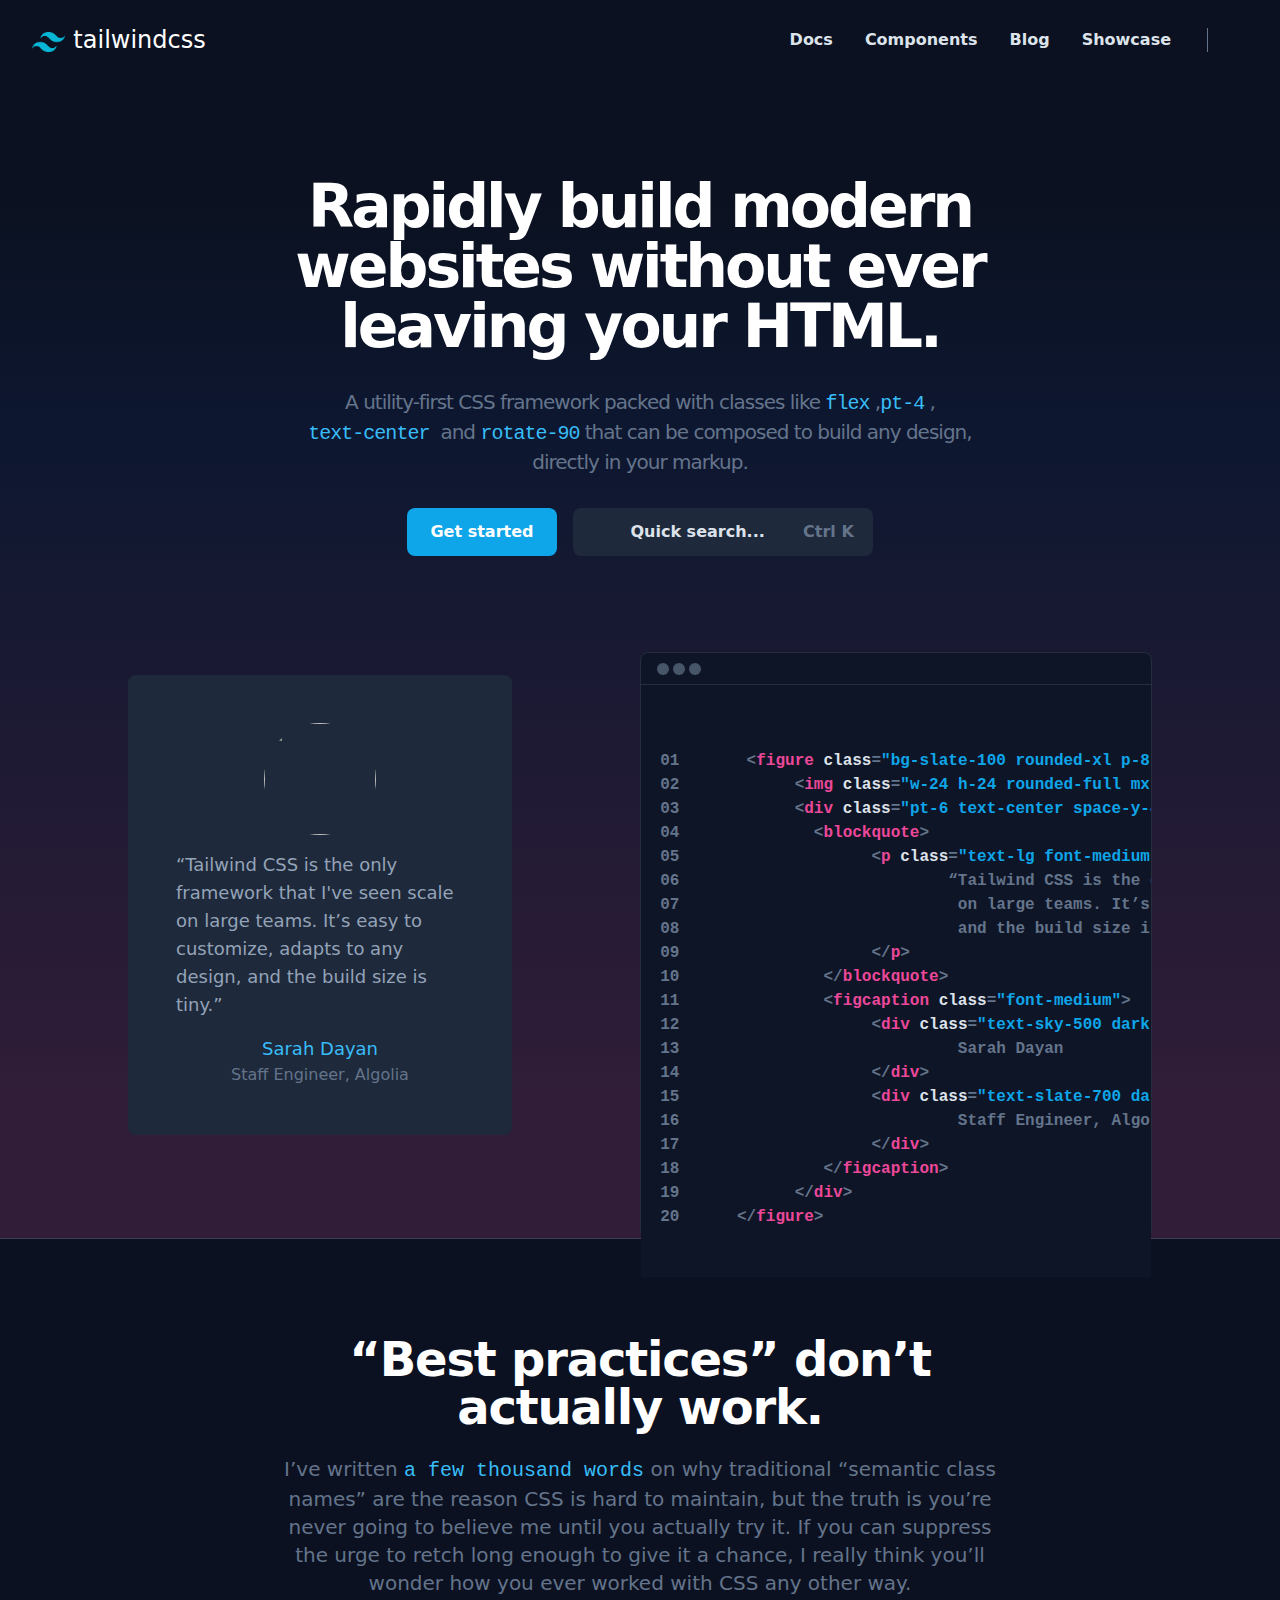
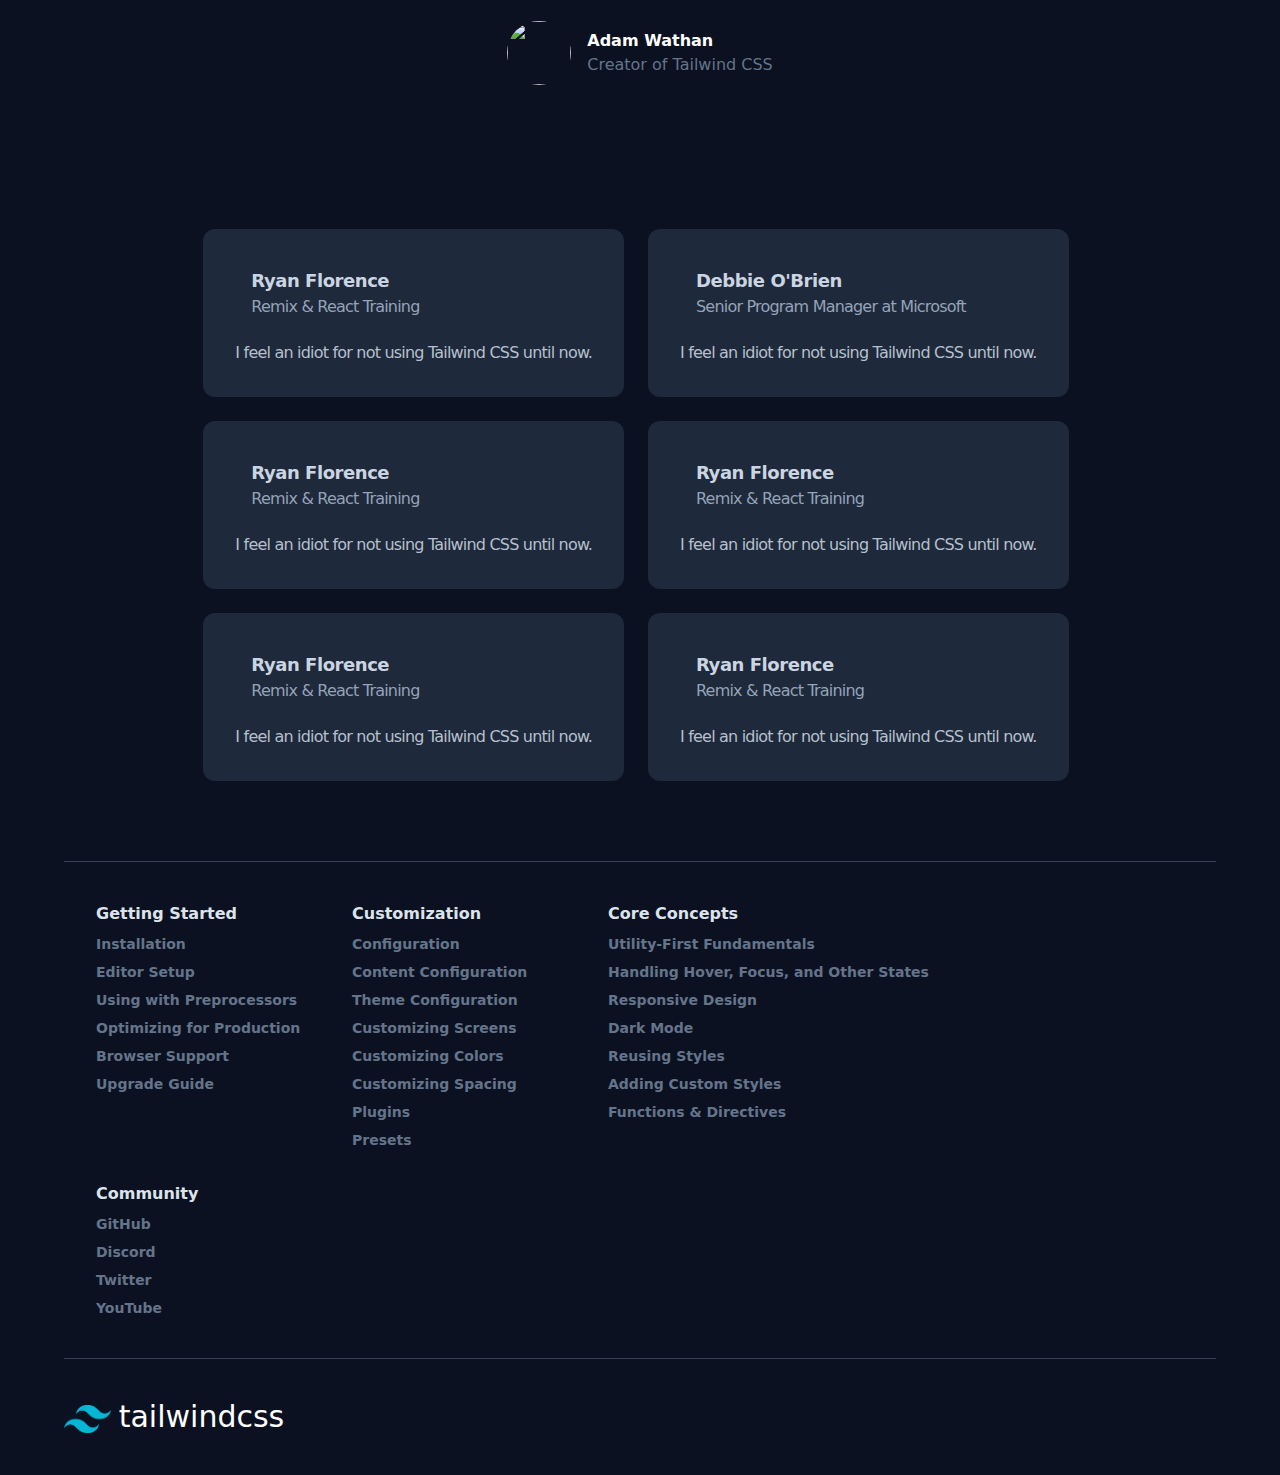
==== commit d7a5fd9c: "day3- tailwind-clone" ====
--- a/tailwind-clone/index.html
+++ b/tailwind-clone/index.html
@@ -38,7 +38,7 @@
         </div>
 
     </nav>
-    <header class="w-full h-auto border-b-[1px] border-[#64748B] flex flex-col items-center justify-center 
+    <header class="w-full h-auto border-b-[1px] border-[#64748B] border-opacity-50 flex flex-col items-center justify-center 
     bg-gradient-to-b from-[#0b1120] from-10% via-[#0d1730] via-30% to-[#321d38] to-90%">
         <div class="hero w-[90%] md:w-[70%] flex flex-col items-center justify-center text-white py-10 md:py-24">
             <h1 class="text-4xl md:text-6xl font-extrabold text-center tracking-tighter">Rapidly build modern websites
@@ -78,27 +78,27 @@
                 </div>
 
                 <pre class="overflow-x-scroll relative md:bottom-[-40px] bg-[#0E1527] ">
-                    <code class="text-white font-semibold">
-        &lt;<span class="text-pink-500">figure</span> <span class="text-[#DDE3EB]">class</span>=<span class="text-sky-500">"bg-slate-100 rounded-xl p-8 dark:bg-slate-800"</span>&gt;
-             &lt;<span class="text-pink-500">img</span> <span class="text-[#DDE3EB]">class</span>=<span class="text-sky-500">"w-24 h-24 rounded-full mx-auto"</span> <span class="text-[#DDE3EB]">src</span>=<span class="text-sky-500">"/sarah-dayan.jpg"</span> <span class="text-[#DDE3EB]">alt</span>=<span class="text-sky-500">""</span> <span class="text-[#DDE3EB]">width</span>=<span class="text-sky-500">"384"</span> <span class="text-[#DDE3EB]">height</span>=<span class="text-sky-500">"512"</span>&gt;
-             &lt;<span class="text-pink-500">div</span> <span class="text-[#DDE3EB]">class</span>=<span class="text-sky-500">"pt-6 text-center space-y-4"</span>&gt;
-                &lt;<span class="text-pink-500">blockquote</span>&gt;
-                     &lt;<span class="text-pink-500">p</span> <span class="text-[#DDE3EB]">class</span>=<span class="text-sky-500">"text-lg font-medium"</span>&gt;
-                             “Tailwind CSS is the only framework that I've seen scale
-                              on large teams. It’s easy to customize, adapts to any design,
-                              and the build size is tiny.”
-                     &lt;/<span class="text-pink-500">p</span>&gt;
-                &lt;/<span class="text-pink-500">blockquote</span>&gt;
-                &lt;<span class="text-pink-500">figcaption</span> <span class="text-[#DDE3EB]">class</span>=<span class="text-sky-500">"font-medium"</span>&gt;
-                     &lt;<span class="text-pink-500">div</span> <span class="text-[#DDE3EB]">class</span>=<span class="text-sky-500">"text-sky-500 dark:text-sky-400"</span>&gt;
-                              Sarah Dayan
-                     &lt;/<span class="text-pink-500">div</span>&gt;
-                     &lt;<span class="text-pink-500">div</span> <span class="text-[#DDE3EB]">class</span>=<span class="text-sky-500">"text-slate-700 dark:text-slate-500"</span>&gt;
-                              Staff Engineer, Algolia
-                     &lt;/<span class="text-pink-500">div</span>&gt;
-                &lt;/<span class="text-pink-500">figcaption</span>&gt;
-             &lt;/<span class="text-pink-500">div</span>&gt;
-       &lt;/<span class="text-pink-500">figure</span>&gt;
+                    <code class="text-[#64748B] font-semibold">
+  01       &lt;<span class="text-pink-500">figure</span> <span class="text-[#DDE3EB]">class</span>=<span class="text-sky-500">"bg-slate-100 rounded-xl p-8 dark:bg-slate-800"</span>&gt;
+  02            &lt;<span class="text-pink-500">img</span> <span class="text-[#DDE3EB]">class</span>=<span class="text-sky-500">"w-24 h-24 rounded-full mx-auto"</span> <span class="text-[#DDE3EB]">src</span>=<span class="text-sky-500">"/sarah-dayan.jpg"</span> <span class="text-[#DDE3EB]">alt</span>=<span class="text-sky-500">""</span> <span class="text-[#DDE3EB]">width</span>=<span class="text-sky-500">"384"</span> <span class="text-[#DDE3EB]">height</span>=<span class="text-sky-500">"512"</span>&gt;
+  03            &lt;<span class="text-pink-500">div</span> <span class="text-[#DDE3EB]">class</span>=<span class="text-sky-500">"pt-6 text-center space-y-4"</span>&gt;
+  04              &lt;<span class="text-pink-500">blockquote</span>&gt;
+  05                    &lt;<span class="text-pink-500">p</span> <span class="text-[#DDE3EB]">class</span>=<span class="text-sky-500">"text-lg font-medium"</span>&gt;
+  06                            “Tailwind CSS is the only framework that I've seen scale
+  07                             on large teams. It’s easy to customize, adapts to any design,
+  08                             and the build size is tiny.”
+  09                    &lt;/<span class="text-pink-500">p</span>&gt;
+  10               &lt;/<span class="text-pink-500">blockquote</span>&gt;
+  11               &lt;<span class="text-pink-500">figcaption</span> <span class="text-[#DDE3EB]">class</span>=<span class="text-sky-500">"font-medium"</span>&gt;
+  12                    &lt;<span class="text-pink-500">div</span> <span class="text-[#DDE3EB]">class</span>=<span class="text-sky-500">"text-sky-500 dark:text-sky-400"</span>&gt;
+  13                             Sarah Dayan
+  14                    &lt;/<span class="text-pink-500">div</span>&gt;
+  15                    &lt;<span class="text-pink-500">div</span> <span class="text-[#DDE3EB]">class</span>=<span class="text-sky-500">"text-slate-700 dark:text-slate-500"</span>&gt;
+  16                             Staff Engineer, Algolia
+  17                    &lt;/<span class="text-pink-500">div</span>&gt;
+  18               &lt;/<span class="text-pink-500">figcaption</span>&gt;
+  19            &lt;/<span class="text-pink-500">div</span>&gt;
+  20      &lt;/<span class="text-pink-500">figure</span>&gt;
                     </code>
                   </pre>
 
@@ -121,8 +121,8 @@
     </header>
 
     <section
-        class="w-full md:w-[70%] h-auto py-16 md:py-24 px-12 flex flex-col items-center justify-center text-white text-center space-y-6 mx-auto">
-        <h1 class="text-4xl md:text-5xl font-extrabold tracking-tight">“Best practices” don’t actually work.</h1>
+        class="w-full md:w-[70%] h-auto py-16 md:py-24 px-12 flex flex-col items-center justify-center text-white text-center space-y-6 mx-auto ">
+        <h1 class="text-4xl md:text-5xl font-extrabold tracking-tight ">“Best practices” don’t actually work.</h1>
         <p class="text-xl  text-[#64748B] font-medium text-center md:px-8">I’ve written <span
                 class="text-[#38BDF8] font-mono">a few thousand words</span> on why traditional
             “semantic class names” are the reason CSS is hard to
@@ -140,7 +140,172 @@
             </div>
         </div>
     </section>
-
+    <section class="w-full h-auto pt-6 pb-20 ">
+        <div class=" flex flex-wrap w-full h-auto justify-center items-center space-x-6 space-y-6 relative right-4">
+
+
+            <ul class=" p-8 text-white bg-[#1E293B] space-y-4 ml-6 mt-6 rounded-xl">
+                <li class="flex items-center justify-start space-x-4">
+                    <img class="rounded-full h-16 w-auto"
+                        src="https://tailwindcss.com/_next/static/media/ryan-florence.3af9c9d9.jpg" alt="">
+                    <div>
+
+                        <h1 class="text-[#CBD5E1] font-bold tracking-tight text-lg">Ryan Florence</h1>
+                        <p class="text-[#94A3B8] text-base font-medium tracking-tighter leading-6">Remix & React
+                            Training
+                        </p>
+                    </div>
+                </li>
+                <li>
+                    <p class="text-[#B6C0CD] text-base font-medium tracking-tighter ">I feel an idiot for not using
+                        Tailwind CSS until now.</p>
+                </li>
+            </ul>
+            <ul class=" p-8 text-white bg-[#1E293B] space-y-4 m-6 rounded-xl">
+                <li class="flex items-center justify-start space-x-4">
+                    <img class="rounded-full h-16 w-auto"
+                        src="https://tailwindcss.com/_next/static/media/debbie-obrien.69d3104d.jpg" alt="">
+                    <div>
+
+                        <h1 class="text-[#CBD5E1] font-bold tracking-tight text-lg">Debbie O'Brien</h1>
+                        <p class="text-[#94A3B8] text-base font-medium tracking-tighter leading-6">Senior Program
+                            Manager at Microsoft
+                        </p>
+                    </div>
+                </li>
+                <li>
+                    <p class="text-[#B6C0CD] text-base font-medium tracking-tighter ">I feel an idiot for not using
+                        Tailwind CSS until now.</p>
+                </li>
+            </ul>
+            <ul class=" p-8 text-white bg-[#1E293B] space-y-4 m-6 rounded-xl">
+                <li class="flex items-center justify-start space-x-4">
+                    <img class="rounded-full h-16 w-auto"
+                        src="https://tailwindcss.com/_next/static/media/ryan-florence.3af9c9d9.jpg" alt="">
+                    <div>
+
+                        <h1 class="text-[#CBD5E1] font-bold tracking-tight text-lg">Ryan Florence</h1>
+                        <p class="text-[#94A3B8] text-base font-medium tracking-tighter leading-6">Remix & React
+                            Training
+                        </p>
+                    </div>
+                </li>
+                <li>
+                    <p class="text-[#B6C0CD] text-base font-medium tracking-tighter ">I feel an idiot for not using
+                        Tailwind CSS until now.</p>
+                </li>
+            </ul>
+            <ul class=" p-8 text-white bg-[#1E293B] space-y-4 m-6 rounded-xl">
+                <li class="flex items-center justify-start space-x-4">
+                    <img class="rounded-full h-16 w-auto"
+                        src="https://tailwindcss.com/_next/static/media/ryan-florence.3af9c9d9.jpg" alt="">
+                    <div>
+
+                        <h1 class="text-[#CBD5E1] font-bold tracking-tight text-lg">Ryan Florence</h1>
+                        <p class="text-[#94A3B8] text-base font-medium tracking-tighter leading-6">Remix & React
+                            Training
+                        </p>
+                    </div>
+                </li>
+                <li>
+                    <p class="text-[#B6C0CD] text-base font-medium tracking-tighter ">I feel an idiot for not using
+                        Tailwind CSS until now.</p>
+                </li>
+            </ul>
+            <ul class=" p-8 text-white bg-[#1E293B] space-y-4 m-6 rounded-xl">
+                <li class="flex items-center justify-start space-x-4">
+                    <img class="rounded-full h-16 w-auto"
+                        src="https://tailwindcss.com/_next/static/media/ryan-florence.3af9c9d9.jpg" alt="">
+                    <div>
+
+                        <h1 class="text-[#CBD5E1] font-bold tracking-tight text-lg">Ryan Florence</h1>
+                        <p class="text-[#94A3B8] text-base font-medium tracking-tighter leading-6">Remix & React
+                            Training
+                        </p>
+                    </div>
+                </li>
+                <li>
+                    <p class="text-[#B6C0CD] text-base font-medium tracking-tighter ">I feel an idiot for not using
+                        Tailwind CSS until now.</p>
+                </li>
+            </ul>
+            <ul class=" p-8 text-white bg-[#1E293B] space-y-4 m-6 rounded-xl">
+                <li class="flex items-center justify-start space-x-4">
+                    <img class="rounded-full h-16 w-auto"
+                        src="https://tailwindcss.com/_next/static/media/ryan-florence.3af9c9d9.jpg" alt="">
+                    <div>
+
+                        <h1 class="text-[#CBD5E1] font-bold tracking-tight text-lg">Ryan Florence</h1>
+                        <p class="text-[#94A3B8] text-base font-medium tracking-tighter leading-6">Remix & React
+                            Training
+                        </p>
+                    </div>
+                </li>
+                <li>
+                    <p class="text-[#B6C0CD] text-base font-medium tracking-tighter ">I feel an idiot for not using
+                        Tailwind CSS until now.</p>
+                </li>
+            </ul>
+
+        </div>
+    </section>
+
+    <div class="w-[90%] border-b-[1px] border-[#64748B]   mx-auto opacity-50"></div>
+    <section
+        class=" w-[90%] h-auto mx-auto flex flex-wrap py-6 px-4 text-white items-start  justify-start cursor-pointer">
+        <div class="space-y-2 m-4 max-w-[40%] md:min-w-[20%]">
+            <h1 class="font-bold text-base text-[#DDE3EB] cursor-text">Getting Started</h1>
+            <p class="text-sm font-semibold text-[#64748B] hover:text-[#DDE3EB]">Installation</p>
+            <p class="text-sm font-semibold text-[#64748B] hover:text-[#DDE3EB]">Editor Setup</p>
+            <p class="text-sm font-semibold text-[#64748B] hover:text-[#DDE3EB]">Using with Preprocessors</p>
+            <p class="text-sm font-semibold text-[#64748B] hover:text-[#DDE3EB]">Optimizing for Production</p>
+            <p class="text-sm font-semibold text-[#64748B] hover:text-[#DDE3EB]">Browser Support</p>
+            <p class="text-sm font-semibold text-[#64748B] hover:text-[#DDE3EB]">Upgrade Guide</p>
+        </div>
+
+        <div class="space-y-2 m-4 max-w-[40%] md:min-w-[20%]">
+            <h1 class="font-bold text-base text-[#DDE3EB] cursor-text">Customization</h1>
+            <p class="text-sm font-semibold text-[#64748B] hover:text-[#DDE3EB]">Configuration</p>
+            <p class="text-sm font-semibold text-[#64748B] hover:text-[#DDE3EB]">Content Configuration</p>
+            <p class="text-sm font-semibold text-[#64748B] hover:text-[#DDE3EB]">Theme Configuration</p>
+            <p class="text-sm font-semibold text-[#64748B] hover:text-[#DDE3EB]">Customizing Screens</p>
+            <p class="text-sm font-semibold text-[#64748B] hover:text-[#DDE3EB]">Customizing Colors</p>
+            <p class="text-sm font-semibold text-[#64748B] hover:text-[#DDE3EB]">Customizing Spacing</p>
+            <p class="text-sm font-semibold text-[#64748B] hover:text-[#DDE3EB]">Plugins</p>
+            <p class="text-sm font-semibold text-[#64748B] hover:text-[#DDE3EB]">Presets</p>
+        </div>
+
+        <div class="space-y-2 m-4 max-w-[40%] md:min-w-[20%]">
+            <h1 class="font-bold text-base text-[#DDE3EB] cursor-text">Core Concepts</h1>
+            <p class="text-sm font-semibold text-[#64748B] hover:text-[#DDE3EB]">Utility-First Fundamentals</p>
+            <p class="text-sm font-semibold text-[#64748B] hover:text-[#DDE3EB]">Handling Hover, Focus, and Other States
+            </p>
+            <p class="text-sm font-semibold text-[#64748B] hover:text-[#DDE3EB]">Responsive Design</p>
+            <p class="text-sm font-semibold text-[#64748B] hover:text-[#DDE3EB]">Dark Mode</p>
+            <p class="text-sm font-semibold text-[#64748B] hover:text-[#DDE3EB]">Reusing Styles</p>
+            <p class="text-sm font-semibold text-[#64748B] hover:text-[#DDE3EB]">Adding Custom Styles</p>
+            <p class="text-sm font-semibold text-[#64748B] hover:text-[#DDE3EB]">Functions & Directives</p>
+        </div>
+
+        <div class="space-y-2 m-4 max-w-[40%] md:min-w-[20%]">
+            <h1 class="font-bold text-base text-[#DDE3EB] cursor-text">Community</h1>
+            <p class="text-sm font-semibold text-[#64748B] hover:text-[#DDE3EB]">GitHub</p>
+            <p class="text-sm font-semibold text-[#64748B] hover:text-[#DDE3EB]">Discord</p>
+            <p class="text-sm font-semibold text-[#64748B] hover:text-[#DDE3EB]">Twitter</p>
+            <p class="text-sm font-semibold text-[#64748B] hover:text-[#DDE3EB]">YouTube</p>
+        </div>
+
+    </section>
+
+
+
+    <div class="w-[90%] border-b-[1px] border-[#64748B]  mx-auto  opacity-50"></div>
+    <footer class=" py-10 w-[90%] h-auto mx-auto">
+        <div class="text-white flex items-center">
+            <img class="h-7 w-auto text-white mt-1 mr-2 cursor-pointer" src="./images/pngwing.com.png" alt="">
+            <h1 class="text-3xl font-medium cursor-pointer">tailwindcss</h1>
+        </div>
+    </footer>
 </body>
 
 </html>--- a/tailwind-clone/style.css
+++ b/tailwind-clone/style.css
@@ -544,48 +544,28 @@
   --tw-backdrop-sepia:  ;
 }
 
-.absolute {
-  position: absolute;
-}
-
 .relative {
   position: relative;
 }
 
-.inset-0 {
-  inset: 0px;
-}
-
-.bottom-4 {
-  bottom: 1rem;
-}
-
 .bottom-10 {
   bottom: 2.5rem;
 }
 
-.bottom-8 {
-  bottom: 2rem;
-}
-
-.bottom-\[-30px\] {
-  bottom: -30px;
-}
-
-.bottom-\[-40px\] {
-  bottom: -40px;
-}
-
-.bottom-\[-400px\] {
-  bottom: -400px;
-}
-
-.z-10 {
-  z-index: 10;
-}
-
-.float-end {
-  float: inline-end;
+.right-6 {
+  right: 1.5rem;
+}
+
+.right-4 {
+  right: 1rem;
+}
+
+.m-4 {
+  margin: 1rem;
+}
+
+.m-6 {
+  margin: 1.5rem;
 }
 
 .mx-auto {
@@ -598,6 +578,16 @@
   margin-bottom: 1rem;
 }
 
+.mx-2 {
+  margin-left: 0.5rem;
+  margin-right: 0.5rem;
+}
+
+.mx-4 {
+  margin-left: 1rem;
+  margin-right: 1rem;
+}
+
 .ml-4 {
   margin-left: 1rem;
 }
@@ -606,6 +596,10 @@
   margin-left: 1.25rem;
 }
 
+.mr-1 {
+  margin-right: 0.25rem;
+}
+
 .mr-2 {
   margin-right: 0.5rem;
 }
@@ -618,26 +612,50 @@
   margin-top: 0.25rem;
 }
 
-.mb-4 {
-  margin-bottom: 1rem;
-}
-
-.mr-1 {
-  margin-right: 0.25rem;
+.ml-6 {
+  margin-left: 1.5rem;
+}
+
+.mt-6 {
+  margin-top: 1.5rem;
+}
+
+.mr-6 {
+  margin-right: 1.5rem;
 }
 
 .flex {
   display: flex;
 }
 
+.grid {
+  display: grid;
+}
+
 .hidden {
   display: none;
 }
 
+.h-16 {
+  height: 4rem;
+}
+
 .h-20 {
   height: 5rem;
 }
 
+.h-24 {
+  height: 6rem;
+}
+
+.h-28 {
+  height: 7rem;
+}
+
+.h-3 {
+  height: 0.75rem;
+}
+
 .h-5 {
   height: 1.25rem;
 }
@@ -646,48 +664,44 @@
   height: 1.5rem;
 }
 
+.h-8 {
+  height: 2rem;
+}
+
 .h-auto {
   height: auto;
 }
 
-.h-\[80px\] {
-  height: 80px;
-}
-
-.h-4 {
-  height: 1rem;
-}
-
-.h-8 {
-  height: 2rem;
-}
-
-.h-2 {
-  height: 0.5rem;
-}
-
-.h-3 {
-  height: 0.75rem;
-}
-
-.h-24 {
-  height: 6rem;
-}
-
-.h-14 {
-  height: 3.5rem;
-}
-
-.h-28 {
-  height: 7rem;
-}
-
-.h-16 {
-  height: 4rem;
-}
-
-.h-full {
-  height: 100%;
+.h-9 {
+  height: 2.25rem;
+}
+
+.h-7 {
+  height: 1.75rem;
+}
+
+.h-\[1px\] {
+  height: 1px;
+}
+
+.h-10 {
+  height: 2.5rem;
+}
+
+.w-16 {
+  width: 4rem;
+}
+
+.w-24 {
+  width: 6rem;
+}
+
+.w-28 {
+  width: 7rem;
+}
+
+.w-3 {
+  width: 0.75rem;
 }
 
 .w-\[100\%\] {
@@ -710,36 +724,20 @@
   width: 100%;
 }
 
-.w-2 {
-  width: 0.5rem;
-}
-
-.w-3 {
-  width: 0.75rem;
-}
-
-.w-24 {
-  width: 6rem;
-}
-
-.w-14 {
-  width: 3.5rem;
-}
-
-.w-28 {
-  width: 7rem;
-}
-
-.w-\[20\%\] {
-  width: 20%;
-}
-
-.w-16 {
-  width: 4rem;
-}
-
-.w-screen {
-  width: 100vw;
+.max-w-\[50\%\] {
+  max-width: 50%;
+}
+
+.max-w-\[40\%\] {
+  max-width: 40%;
+}
+
+.max-w-\[33rem\] {
+  max-width: 33rem;
+}
+
+.max-w-\[33\%\] {
+  max-width: 33%;
 }
 
 .rotate-90 {
@@ -747,33 +745,58 @@
   transform: translate(var(--tw-translate-x), var(--tw-translate-y)) rotate(var(--tw-rotate)) skewX(var(--tw-skew-x)) skewY(var(--tw-skew-y)) scaleX(var(--tw-scale-x)) scaleY(var(--tw-scale-y));
 }
 
-.rotate-\[45deg\] {
-  --tw-rotate: 45deg;
-  transform: translate(var(--tw-translate-x), var(--tw-translate-y)) rotate(var(--tw-rotate)) skewX(var(--tw-skew-x)) skewY(var(--tw-skew-y)) scaleX(var(--tw-scale-x)) scaleY(var(--tw-scale-y));
-}
-
-.rotate-45 {
-  --tw-rotate: 45deg;
-  transform: translate(var(--tw-translate-x), var(--tw-translate-y)) rotate(var(--tw-rotate)) skewX(var(--tw-skew-x)) skewY(var(--tw-skew-y)) scaleX(var(--tw-scale-x)) scaleY(var(--tw-scale-y));
-}
-
-.rotate-180 {
-  --tw-rotate: 180deg;
-  transform: translate(var(--tw-translate-x), var(--tw-translate-y)) rotate(var(--tw-rotate)) skewX(var(--tw-skew-x)) skewY(var(--tw-skew-y)) scaleX(var(--tw-scale-x)) scaleY(var(--tw-scale-y));
-}
-
 .cursor-pointer {
   cursor: pointer;
 }
 
-.scroll-m-0 {
-  scroll-margin: 0px;
+.cursor-default {
+  cursor: default;
+}
+
+.cursor-cell {
+  cursor: cell;
+}
+
+.cursor-crosshair {
+  cursor: crosshair;
+}
+
+.cursor-move {
+  cursor: move;
+}
+
+.cursor-wait {
+  cursor: wait;
+}
+
+.cursor-context-menu {
+  cursor: context-menu;
+}
+
+.cursor-text {
+  cursor: text;
+}
+
+.grid-cols-1 {
+  grid-template-columns: repeat(1, minmax(0, 1fr));
+}
+
+.grid-cols-2 {
+  grid-template-columns: repeat(2, minmax(0, 1fr));
 }
 
 .flex-col {
   flex-direction: column;
 }
 
+.flex-wrap {
+  flex-wrap: wrap;
+}
+
+.flex-nowrap {
+  flex-wrap: nowrap;
+}
+
 .items-start {
   align-items: flex-start;
 }
@@ -782,6 +805,10 @@
   align-items: center;
 }
 
+.justify-start {
+  justify-content: flex-start;
+}
+
 .justify-center {
   justify-content: center;
 }
@@ -792,6 +819,16 @@
 
 .justify-around {
   justify-content: space-around;
+}
+
+.justify-evenly {
+  justify-content: space-evenly;
+}
+
+.space-x-4 > :not([hidden]) ~ :not([hidden]) {
+  --tw-space-x-reverse: 0;
+  margin-right: calc(1rem * var(--tw-space-x-reverse));
+  margin-left: calc(1rem * calc(1 - var(--tw-space-x-reverse)));
 }
 
 .space-y-4 > :not([hidden]) ~ :not([hidden]) {
@@ -800,34 +837,52 @@
   margin-bottom: calc(1rem * var(--tw-space-y-reverse));
 }
 
+.space-y-6 > :not([hidden]) ~ :not([hidden]) {
+  --tw-space-y-reverse: 0;
+  margin-top: calc(1.5rem * calc(1 - var(--tw-space-y-reverse)));
+  margin-bottom: calc(1.5rem * var(--tw-space-y-reverse));
+}
+
+.space-x-2 > :not([hidden]) ~ :not([hidden]) {
+  --tw-space-x-reverse: 0;
+  margin-right: calc(0.5rem * var(--tw-space-x-reverse));
+  margin-left: calc(0.5rem * calc(1 - var(--tw-space-x-reverse)));
+}
+
 .space-y-1 > :not([hidden]) ~ :not([hidden]) {
   --tw-space-y-reverse: 0;
   margin-top: calc(0.25rem * calc(1 - var(--tw-space-y-reverse)));
   margin-bottom: calc(0.25rem * var(--tw-space-y-reverse));
 }
 
-.space-y-10 > :not([hidden]) ~ :not([hidden]) {
+.space-y-2 > :not([hidden]) ~ :not([hidden]) {
   --tw-space-y-reverse: 0;
-  margin-top: calc(2.5rem * calc(1 - var(--tw-space-y-reverse)));
-  margin-bottom: calc(2.5rem * var(--tw-space-y-reverse));
-}
-
-.space-y-6 > :not([hidden]) ~ :not([hidden]) {
+  margin-top: calc(0.5rem * calc(1 - var(--tw-space-y-reverse)));
+  margin-bottom: calc(0.5rem * var(--tw-space-y-reverse));
+}
+
+.space-y-3 > :not([hidden]) ~ :not([hidden]) {
   --tw-space-y-reverse: 0;
-  margin-top: calc(1.5rem * calc(1 - var(--tw-space-y-reverse)));
-  margin-bottom: calc(1.5rem * var(--tw-space-y-reverse));
-}
-
-.space-x-2 > :not([hidden]) ~ :not([hidden]) {
+  margin-top: calc(0.75rem * calc(1 - var(--tw-space-y-reverse)));
+  margin-bottom: calc(0.75rem * var(--tw-space-y-reverse));
+}
+
+.space-x-1 > :not([hidden]) ~ :not([hidden]) {
   --tw-space-x-reverse: 0;
-  margin-right: calc(0.5rem * var(--tw-space-x-reverse));
-  margin-left: calc(0.5rem * calc(1 - var(--tw-space-x-reverse)));
-}
-
-.space-x-4 > :not([hidden]) ~ :not([hidden]) {
+  margin-right: calc(0.25rem * var(--tw-space-x-reverse));
+  margin-left: calc(0.25rem * calc(1 - var(--tw-space-x-reverse)));
+}
+
+.space-y-8 > :not([hidden]) ~ :not([hidden]) {
+  --tw-space-y-reverse: 0;
+  margin-top: calc(2rem * calc(1 - var(--tw-space-y-reverse)));
+  margin-bottom: calc(2rem * var(--tw-space-y-reverse));
+}
+
+.space-x-6 > :not([hidden]) ~ :not([hidden]) {
   --tw-space-x-reverse: 0;
-  margin-right: calc(1rem * var(--tw-space-x-reverse));
-  margin-left: calc(1rem * calc(1 - var(--tw-space-x-reverse)));
+  margin-right: calc(1.5rem * var(--tw-space-x-reverse));
+  margin-left: calc(1.5rem * calc(1 - var(--tw-space-x-reverse)));
 }
 
 .overflow-x-scroll {
@@ -838,44 +893,32 @@
   text-wrap: nowrap;
 }
 
+.rounded-full {
+  border-radius: 9999px;
+}
+
 .rounded-lg {
   border-radius: 0.5rem;
 }
 
-.rounded-full {
-  border-radius: 9999px;
-}
-
 .rounded-xl {
   border-radius: 0.75rem;
 }
 
-.border-2 {
-  border-width: 2px;
-}
-
 .border-\[1px\] {
   border-width: 1px;
 }
 
+.border-b-\[1px\] {
+  border-bottom-width: 1px;
+}
+
 .border-l-\[1px\] {
   border-left-width: 1px;
 }
 
-.border-b-2 {
-  border-bottom-width: 2px;
-}
-
-.border-b-\[1px\] {
-  border-bottom-width: 1px;
-}
-
-.border-b-\[1mm\] {
-  border-bottom-width: 1mm;
-}
-
-.border-b-\[0\.4px\] {
-  border-bottom-width: 0.4px;
+.border-none {
+  border-style: none;
 }
 
 .border-\[\#272D3D\] {
@@ -888,9 +931,8 @@
   border-color: rgb(100 116 139 / var(--tw-border-opacity));
 }
 
-.border-\[\#DDE3EB\] {
-  --tw-border-opacity: 1;
-  border-color: rgb(221 227 235 / var(--tw-border-opacity));
+.border-opacity-50 {
+  --tw-border-opacity: 0.5;
 }
 
 .bg-\[\#0B1120\] {
@@ -913,11 +955,6 @@
   background-color: rgb(30 41 59 / var(--tw-bg-opacity));
 }
 
-.bg-white {
-  --tw-bg-opacity: 1;
-  background-color: rgb(255 255 255 / var(--tw-bg-opacity));
-}
-
 .bg-\[\#475569\] {
   --tw-bg-opacity: 1;
   background-color: rgb(71 85 105 / var(--tw-bg-opacity));
@@ -933,27 +970,13 @@
   background-color: rgb(30 41 59 / var(--tw-bg-opacity));
 }
 
-.bg-\[\#0C1326\] {
+.bg-black {
   --tw-bg-opacity: 1;
-  background-color: rgb(12 19 38 / var(--tw-bg-opacity));
-}
-
-.bg-gradient-to-br {
-  background-image: linear-gradient(to bottom right, var(--tw-gradient-stops));
-}
-
-.bg-gradient-to-r {
-  background-image: linear-gradient(to right, var(--tw-gradient-stops));
+  background-color: rgb(0 0 0 / var(--tw-bg-opacity));
 }
 
 .bg-gradient-to-b {
   background-image: linear-gradient(to bottom, var(--tw-gradient-stops));
-}
-
-.from-purple-900 {
-  --tw-gradient-from: #581c87 var(--tw-gradient-from-position);
-  --tw-gradient-to: rgb(88 28 135 / 0) var(--tw-gradient-to-position);
-  --tw-gradient-stops: var(--tw-gradient-from), var(--tw-gradient-to);
 }
 
 .from-\[\#0b1120\] {
@@ -962,19 +985,8 @@
   --tw-gradient-stops: var(--tw-gradient-from), var(--tw-gradient-to);
 }
 
-.from-indigo-500 {
-  --tw-gradient-from: #6366f1 var(--tw-gradient-from-position);
-  --tw-gradient-to: rgb(99 102 241 / 0) var(--tw-gradient-to-position);
-  --tw-gradient-stops: var(--tw-gradient-from), var(--tw-gradient-to);
-}
-
 .from-10\% {
   --tw-gradient-from-position: 10%;
-}
-
-.via-sky-500 {
-  --tw-gradient-to: rgb(14 165 233 / 0)  var(--tw-gradient-to-position);
-  --tw-gradient-stops: var(--tw-gradient-from), #0ea5e9 var(--tw-gradient-via-position), var(--tw-gradient-to);
 }
 
 .via-\[\#0d1730\] {
@@ -986,36 +998,29 @@
   --tw-gradient-via-position: 30%;
 }
 
-.to-black {
-  --tw-gradient-to: #000 var(--tw-gradient-to-position);
-}
-
 .to-\[\#321d38\] {
   --tw-gradient-to: #321d38 var(--tw-gradient-to-position);
 }
 
-.to-emerald-500 {
-  --tw-gradient-to: #10b981 var(--tw-gradient-to-position);
-}
-
 .to-90\% {
   --tw-gradient-to-position: 90%;
 }
 
+.p-12 {
+  padding: 3rem;
+}
+
 .p-8 {
   padding: 2rem;
 }
 
-.p-24 {
-  padding: 6rem;
-}
-
-.p-14 {
-  padding: 3.5rem;
-}
-
-.p-12 {
-  padding: 3rem;
+.p-6 {
+  padding: 1.5rem;
+}
+
+.px-12 {
+  padding-left: 3rem;
+  padding-right: 3rem;
 }
 
 .px-4 {
@@ -1033,6 +1038,11 @@
   padding-bottom: 2.5rem;
 }
 
+.py-16 {
+  padding-top: 4rem;
+  padding-bottom: 4rem;
+}
+
 .py-3 {
   padding-top: 0.75rem;
   padding-bottom: 0.75rem;
@@ -1043,14 +1053,9 @@
   padding-bottom: 2rem;
 }
 
-.py-24 {
-  padding-top: 6rem;
-  padding-bottom: 6rem;
-}
-
-.px-20 {
-  padding-left: 5rem;
-  padding-right: 5rem;
+.py-6 {
+  padding-top: 1.5rem;
+  padding-bottom: 1.5rem;
 }
 
 .py-20 {
@@ -1058,39 +1063,40 @@
   padding-bottom: 5rem;
 }
 
-.py-16 {
-  padding-top: 4rem;
-  padding-bottom: 4rem;
-}
-
-.px-16 {
-  padding-left: 4rem;
-  padding-right: 4rem;
-}
-
-.px-12 {
-  padding-left: 3rem;
-  padding-right: 3rem;
-}
-
 .pt-4 {
   padding-top: 1rem;
 }
 
-.pb-4 {
-  padding-bottom: 1rem;
-}
-
 .pt-6 {
   padding-top: 1.5rem;
 }
 
+.pb-8 {
+  padding-bottom: 2rem;
+}
+
+.pt-20 {
+  padding-top: 5rem;
+}
+
+.pb-20 {
+  padding-bottom: 5rem;
+}
+
 .text-center {
   text-align: center;
 }
 
 .text-start {
   text-align: start;
+}
+
+.align-baseline {
+  vertical-align: baseline;
+}
+
+.align-top {
+  vertical-align: top;
 }
 
 .font-mono {
@@ -1112,14 +1118,28 @@
   line-height: 1.5rem;
 }
 
+.text-lg {
+  font-size: 1.125rem;
+  line-height: 1.75rem;
+}
+
 .text-xl {
   font-size: 1.25rem;
   line-height: 1.75rem;
 }
 
-.text-lg {
-  font-size: 1.125rem;
-  line-height: 1.75rem;
+.text-sm {
+  font-size: 0.875rem;
+  line-height: 1.25rem;
+}
+
+.text-3xl {
+  font-size: 1.875rem;
+  line-height: 2.25rem;
+}
+
+.font-black {
+  font-weight: 900;
 }
 
 .font-extrabold {
@@ -1134,10 +1154,6 @@
   font-weight: 600;
 }
 
-.font-black {
-  font-weight: 900;
-}
-
 .font-bold {
   font-weight: 700;
 }
@@ -1146,40 +1162,20 @@
   line-height: .75rem;
 }
 
-.leading-\[0px\] {
-  line-height: 0px;
-}
-
-.leading-normal {
-  line-height: 1.5;
-}
-
-.leading-none {
-  line-height: 1;
-}
-
-.leading-tight {
-  line-height: 1.25;
-}
-
-.leading-\[-20px\] {
-  line-height: -20px;
-}
-
-.leading-\[-10px\] {
-  line-height: -10px;
-}
-
-.leading-\[-1px\] {
-  line-height: -1px;
+.leading-6 {
+  line-height: 1.5rem;
+}
+
+.tracking-tight {
+  letter-spacing: -0.025em;
 }
 
 .tracking-tighter {
   letter-spacing: -0.05em;
 }
 
-.tracking-tight {
-  letter-spacing: -0.025em;
+.tracking-normal {
+  letter-spacing: 0em;
 }
 
 .text-\[\#38BDF8\] {
@@ -1197,44 +1193,70 @@
   color: rgb(221 227 235 / var(--tw-text-opacity));
 }
 
+.text-pink-500 {
+  --tw-text-opacity: 1;
+  color: rgb(236 72 153 / var(--tw-text-opacity));
+}
+
+.text-sky-400 {
+  --tw-text-opacity: 1;
+  color: rgb(56 189 248 / var(--tw-text-opacity));
+}
+
+.text-sky-500 {
+  --tw-text-opacity: 1;
+  color: rgb(14 165 233 / var(--tw-text-opacity));
+}
+
+.text-slate-400 {
+  --tw-text-opacity: 1;
+  color: rgb(148 163 184 / var(--tw-text-opacity));
+}
+
+.text-slate-500 {
+  --tw-text-opacity: 1;
+  color: rgb(100 116 139 / var(--tw-text-opacity));
+}
+
+.text-slate-700 {
+  --tw-text-opacity: 1;
+  color: rgb(51 65 85 / var(--tw-text-opacity));
+}
+
 .text-white {
   --tw-text-opacity: 1;
   color: rgb(255 255 255 / var(--tw-text-opacity));
 }
 
-.text-sky-500 {
-  --tw-text-opacity: 1;
-  color: rgb(14 165 233 / var(--tw-text-opacity));
-}
-
-.text-slate-700 {
-  --tw-text-opacity: 1;
-  color: rgb(51 65 85 / var(--tw-text-opacity));
-}
-
-.text-pink-500 {
-  --tw-text-opacity: 1;
-  color: rgb(236 72 153 / var(--tw-text-opacity));
-}
-
-.text-sky-800 {
-  --tw-text-opacity: 1;
-  color: rgb(7 89 133 / var(--tw-text-opacity));
-}
-
-.text-sky-400 {
-  --tw-text-opacity: 1;
-  color: rgb(56 189 248 / var(--tw-text-opacity));
-}
-
-.text-slate-400 {
+.text-\[\#94A3B8\] {
   --tw-text-opacity: 1;
   color: rgb(148 163 184 / var(--tw-text-opacity));
 }
 
-.text-slate-500 {
-  --tw-text-opacity: 1;
-  color: rgb(100 116 139 / var(--tw-text-opacity));
+.text-\[\#B6C0CD\] {
+  --tw-text-opacity: 1;
+  color: rgb(182 192 205 / var(--tw-text-opacity));
+}
+
+.text-\[\#CBD5E1\] {
+  --tw-text-opacity: 1;
+  color: rgb(203 213 225 / var(--tw-text-opacity));
+}
+
+.opacity-5 {
+  opacity: 0.05;
+}
+
+.opacity-10 {
+  opacity: 0.1;
+}
+
+.opacity-25 {
+  opacity: 0.25;
+}
+
+.opacity-50 {
+  opacity: 0.5;
 }
 
 .hover\:bg-\[\#334155\]:hover {
@@ -1274,6 +1296,14 @@
     width: 150px;
   }
 
+  .md\:w-\[30\%\] {
+    width: 30%;
+  }
+
+  .md\:w-\[40\%\] {
+    width: 40%;
+  }
+
   .md\:w-\[70\%\] {
     width: 70%;
   }
@@ -1282,32 +1312,25 @@
     width: 80%;
   }
 
-  .md\:w-\[40\%\] {
-    width: 40%;
-  }
-
-  .md\:w-\[60\%\] {
-    width: 60%;
-  }
-
-  .md\:w-\[20\%\] {
-    width: 20%;
-  }
-
-  .md\:w-\[30\%\] {
-    width: 30%;
+  .md\:min-w-\[25\%\] {
+    min-width: 25%;
+  }
+
+  .md\:min-w-\[20\%\] {
+    min-width: 20%;
   }
 
   .md\:flex-row-reverse {
     flex-direction: row-reverse;
   }
 
-  .md\:justify-around {
-    justify-content: space-around;
-  }
-
   .md\:justify-evenly {
     justify-content: space-evenly;
+  }
+
+  .md\:px-8 {
+    padding-left: 2rem;
+    padding-right: 2rem;
   }
 
   .md\:py-24 {
@@ -1315,23 +1338,13 @@
     padding-bottom: 6rem;
   }
 
-  .md\:px-6 {
-    padding-left: 1.5rem;
-    padding-right: 1.5rem;
-  }
-
-  .md\:px-8 {
-    padding-left: 2rem;
-    padding-right: 2rem;
+  .md\:text-5xl {
+    font-size: 3rem;
+    line-height: 1;
   }
 
   .md\:text-6xl {
     font-size: 3.75rem;
-    line-height: 1;
-  }
-
-  .md\:text-5xl {
-    font-size: 3rem;
     line-height: 1;
   }
 }
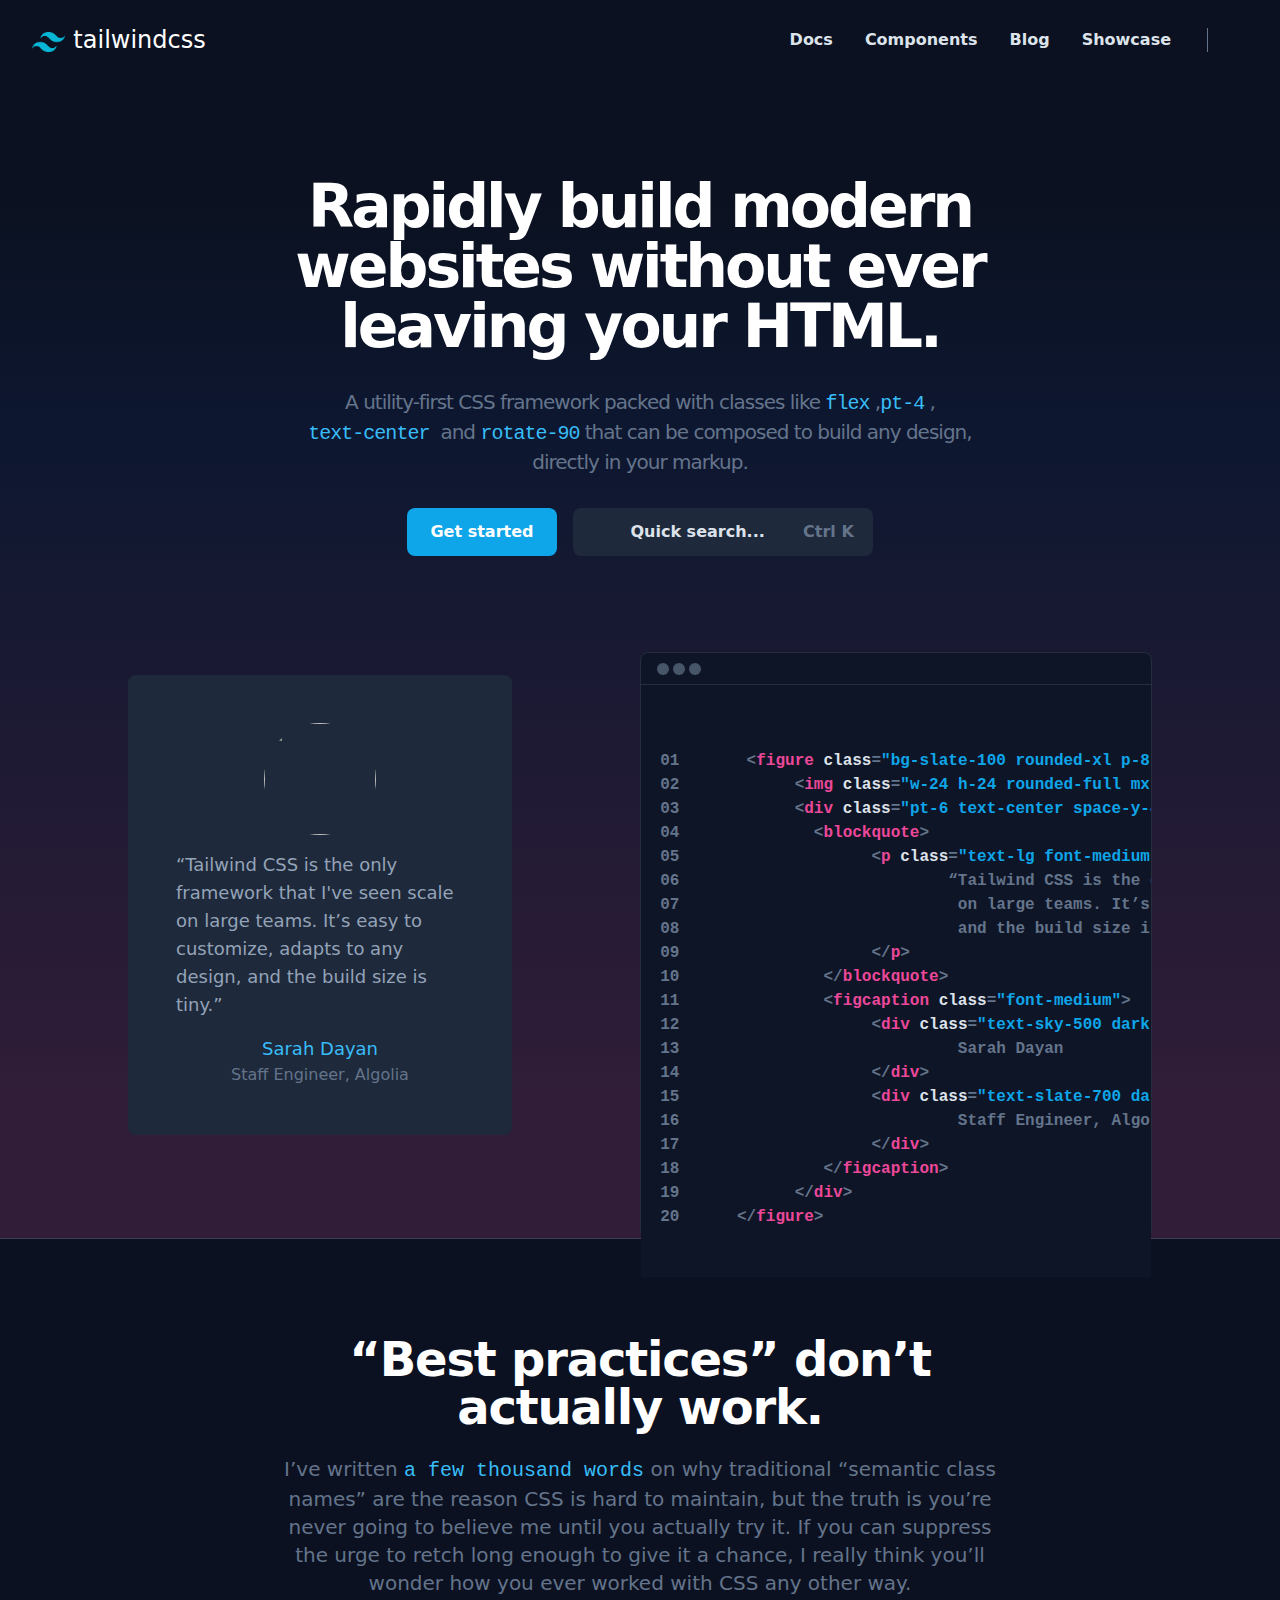
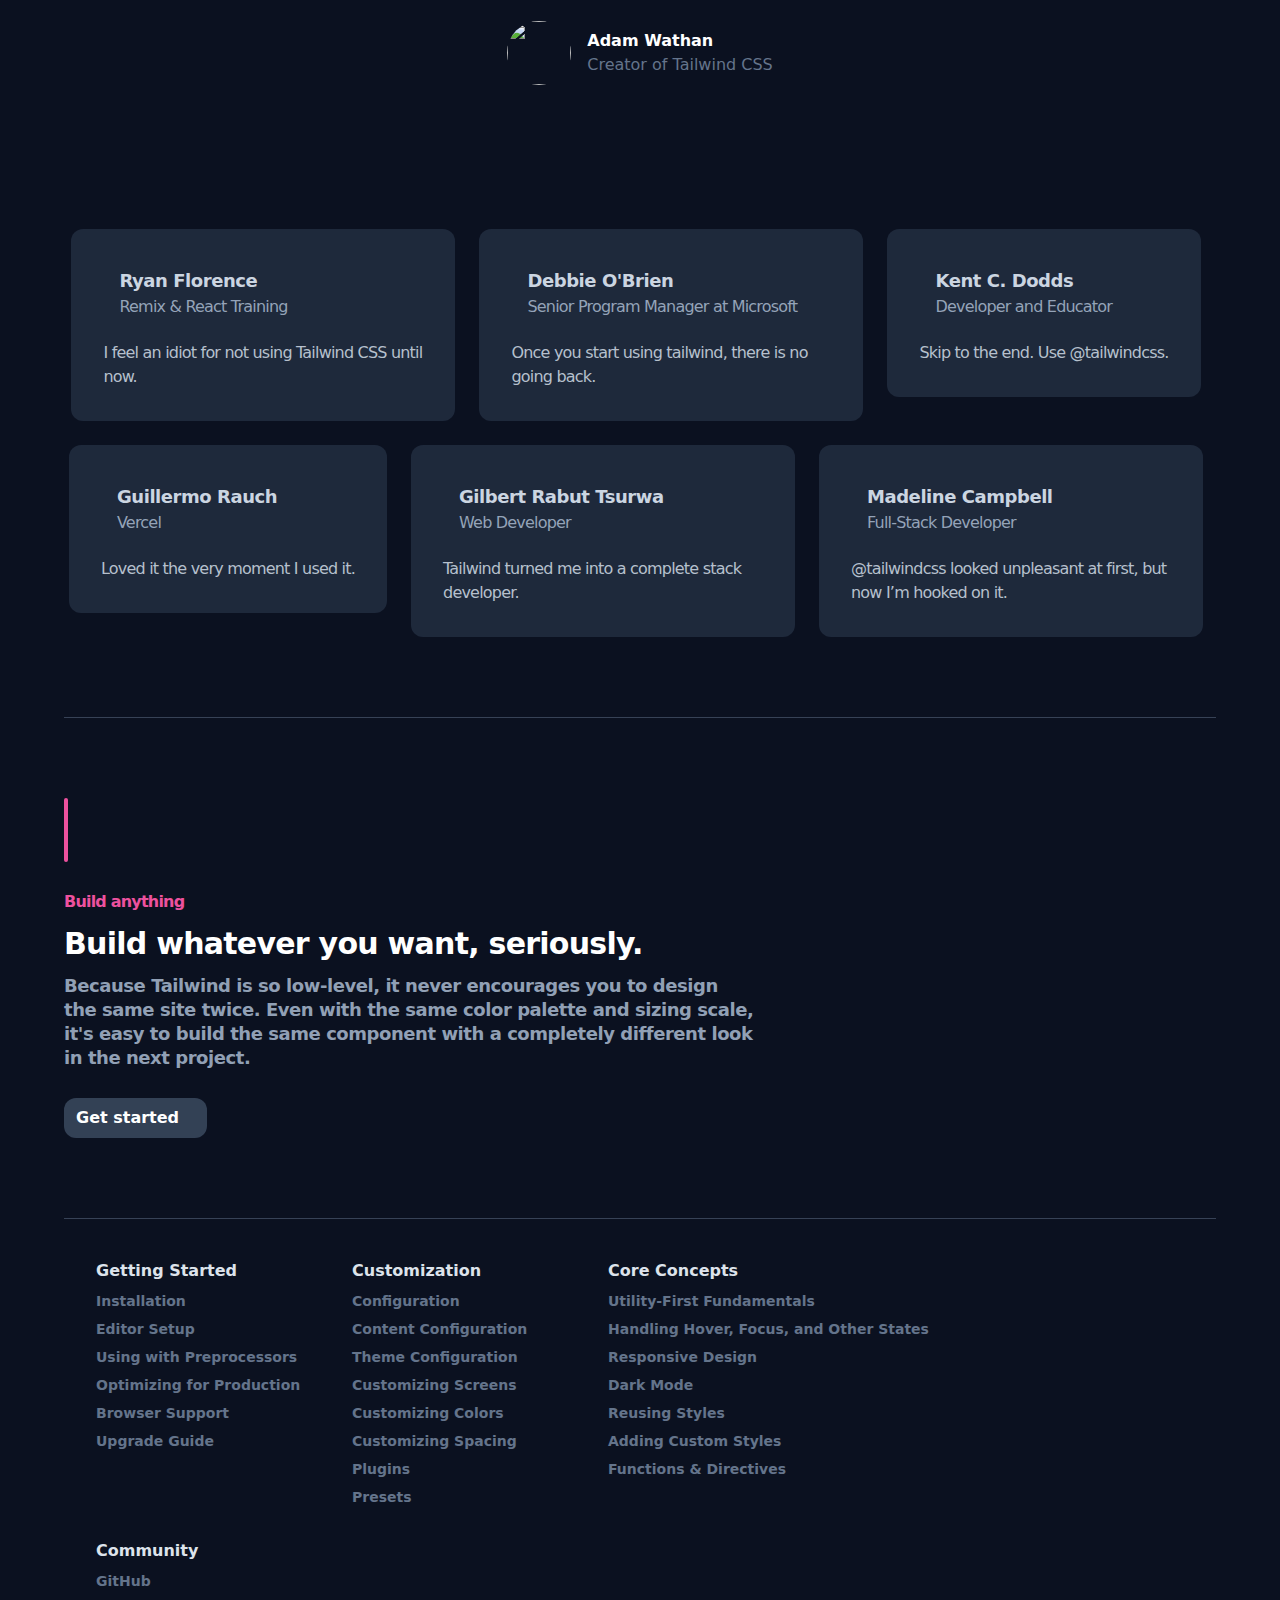
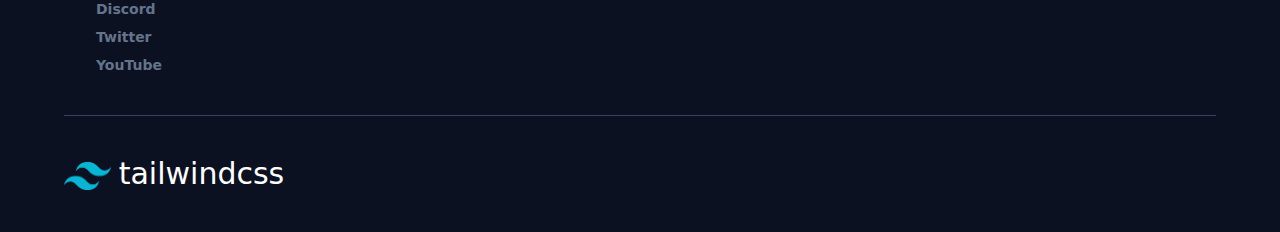
==== commit 67e3657b: "day4- tailwind-clone" ====
--- a/tailwind-clone/index.html
+++ b/tailwind-clone/index.html
@@ -141,10 +141,11 @@
         </div>
     </section>
     <section class="w-full h-auto pt-6 pb-20 ">
-        <div class=" flex flex-wrap w-full h-auto justify-center items-center space-x-6 space-y-6 relative right-4">
-
-
-            <ul class=" p-8 text-white bg-[#1E293B] space-y-4 ml-6 mt-6 rounded-xl">
+        <div class=" flex flex-wrap w-full h-auto justify-center items-start space-x-6 space-y-6 relative right-4 ">
+
+
+            <ul
+                class="max-w-[80%] min-w-[80%] md:min-w-[0%] md:max-w-[30%] p-8 text-white bg-[#1E293B] space-y-4 ml-6 mt-6 rounded-xl">
                 <li class="flex items-center justify-start space-x-4">
                     <img class="rounded-full h-16 w-auto"
                         src="https://tailwindcss.com/_next/static/media/ryan-florence.3af9c9d9.jpg" alt="">
@@ -161,7 +162,8 @@
                         Tailwind CSS until now.</p>
                 </li>
             </ul>
-            <ul class=" p-8 text-white bg-[#1E293B] space-y-4 m-6 rounded-xl">
+            <ul
+                class=" max-w-[80%] min-w-[80%] md:min-w-[0%] md:max-w-[30%] p-8 text-white bg-[#1E293B] space-y-4 m-6 rounded-xl">
                 <li class="flex items-center justify-start space-x-4">
                     <img class="rounded-full h-16 w-auto"
                         src="https://tailwindcss.com/_next/static/media/debbie-obrien.69d3104d.jpg" alt="">
@@ -174,80 +176,108 @@
                     </div>
                 </li>
                 <li>
-                    <p class="text-[#B6C0CD] text-base font-medium tracking-tighter ">I feel an idiot for not using
-                        Tailwind CSS until now.</p>
-                </li>
-            </ul>
-            <ul class=" p-8 text-white bg-[#1E293B] space-y-4 m-6 rounded-xl">
-                <li class="flex items-center justify-start space-x-4">
-                    <img class="rounded-full h-16 w-auto"
-                        src="https://tailwindcss.com/_next/static/media/ryan-florence.3af9c9d9.jpg" alt="">
-                    <div>
-
-                        <h1 class="text-[#CBD5E1] font-bold tracking-tight text-lg">Ryan Florence</h1>
-                        <p class="text-[#94A3B8] text-base font-medium tracking-tighter leading-6">Remix & React
-                            Training
-                        </p>
-                    </div>
-                </li>
-                <li>
-                    <p class="text-[#B6C0CD] text-base font-medium tracking-tighter ">I feel an idiot for not using
-                        Tailwind CSS until now.</p>
-                </li>
-            </ul>
-            <ul class=" p-8 text-white bg-[#1E293B] space-y-4 m-6 rounded-xl">
-                <li class="flex items-center justify-start space-x-4">
-                    <img class="rounded-full h-16 w-auto"
-                        src="https://tailwindcss.com/_next/static/media/ryan-florence.3af9c9d9.jpg" alt="">
-                    <div>
-
-                        <h1 class="text-[#CBD5E1] font-bold tracking-tight text-lg">Ryan Florence</h1>
-                        <p class="text-[#94A3B8] text-base font-medium tracking-tighter leading-6">Remix & React
-                            Training
-                        </p>
-                    </div>
-                </li>
-                <li>
-                    <p class="text-[#B6C0CD] text-base font-medium tracking-tighter ">I feel an idiot for not using
-                        Tailwind CSS until now.</p>
-                </li>
-            </ul>
-            <ul class=" p-8 text-white bg-[#1E293B] space-y-4 m-6 rounded-xl">
-                <li class="flex items-center justify-start space-x-4">
-                    <img class="rounded-full h-16 w-auto"
-                        src="https://tailwindcss.com/_next/static/media/ryan-florence.3af9c9d9.jpg" alt="">
-                    <div>
-
-                        <h1 class="text-[#CBD5E1] font-bold tracking-tight text-lg">Ryan Florence</h1>
-                        <p class="text-[#94A3B8] text-base font-medium tracking-tighter leading-6">Remix & React
-                            Training
-                        </p>
-                    </div>
-                </li>
-                <li>
-                    <p class="text-[#B6C0CD] text-base font-medium tracking-tighter ">I feel an idiot for not using
-                        Tailwind CSS until now.</p>
-                </li>
-            </ul>
-            <ul class=" p-8 text-white bg-[#1E293B] space-y-4 m-6 rounded-xl">
-                <li class="flex items-center justify-start space-x-4">
-                    <img class="rounded-full h-16 w-auto"
-                        src="https://tailwindcss.com/_next/static/media/ryan-florence.3af9c9d9.jpg" alt="">
-                    <div>
-
-                        <h1 class="text-[#CBD5E1] font-bold tracking-tight text-lg">Ryan Florence</h1>
-                        <p class="text-[#94A3B8] text-base font-medium tracking-tighter leading-6">Remix & React
-                            Training
-                        </p>
-                    </div>
-                </li>
-                <li>
-                    <p class="text-[#B6C0CD] text-base font-medium tracking-tighter ">I feel an idiot for not using
-                        Tailwind CSS until now.</p>
-                </li>
-            </ul>
-
-        </div>
+                    <p class="text-[#B6C0CD] text-base font-medium tracking-tighter ">Once you start using tailwind,
+                        there is no going back.</p>
+                </li>
+            </ul>
+            <ul
+                class="max-w-[80%] min-w-[80%] md:min-w-[0%] md:max-w-[30%]  p-8 text-white bg-[#1E293B] space-y-4 m-6 rounded-xl">
+                <li class="flex items-center justify-start space-x-4">
+                    <img class="rounded-full h-16 w-auto"
+                        src="https://tailwindcss.com/_next/static/media/kentcdodds.90894efe.jpg" alt="">
+                    <div>
+
+                        <h1 class="text-[#CBD5E1] font-bold tracking-tight text-lg">Kent C. Dodds</h1>
+                        <p class="text-[#94A3B8] text-base font-medium tracking-tighter leading-6">Developer and
+                            Educator
+                        </p>
+                    </div>
+                </li>
+                <li>
+                    <p class="text-[#B6C0CD] text-base font-medium tracking-tighter ">Skip to the end. Use @tailwindcss.
+                    </p>
+                </li>
+            </ul>
+            <ul
+                class="max-w-[80%] min-w-[80%] md:min-w-[0%] md:max-w-[30%] p-8 text-white bg-[#1E293B] space-y-4 m-6 rounded-xl">
+                <li class="flex items-center justify-start space-x-4">
+                    <img class="rounded-full h-16 w-auto"
+                        src="https://tailwindcss.com/_next/static/media/guillermo-rauch.8a24ab88.jpg" alt="">
+                    <div>
+
+                        <h1 class="text-[#CBD5E1] font-bold tracking-tight text-lg">Guillermo Rauch</h1>
+                        <p class="text-[#94A3B8] text-base font-medium tracking-tighter leading-6">Vercel
+                        </p>
+                    </div>
+                </li>
+                <li>
+                    <p class="text-[#B6C0CD] text-base font-medium tracking-tighter ">Loved it the very moment I used
+                        it.</p>
+                </li>
+            </ul>
+            <ul
+                class="max-w-[80%] min-w-[80%] md:min-w-[0%] md:max-w-[30%] p-8 text-white bg-[#1E293B] space-y-4 m-6 rounded-xl">
+                <li class="flex items-center justify-start space-x-4">
+                    <img class="rounded-full h-16 w-auto"
+                        src="https://tailwindcss.com/_next/static/media/gilbert-rabut-tsurwa.678b5d36.jpg" alt="">
+                    <div>
+
+                        <h1 class="text-[#CBD5E1] font-bold tracking-tight text-lg">Gilbert Rabut Tsurwa </h1>
+                        <p class="text-[#94A3B8] text-base font-medium tracking-tighter leading-6">Web Developer
+                        </p>
+                    </div>
+                </li>
+                <li>
+                    <p class="text-[#B6C0CD] text-base font-medium tracking-tighter ">Tailwind turned me into a complete
+                        stack developer.</p>
+                </li>
+            </ul>
+            <ul
+                class="max-w-[80%] min-w-[80%] md:min-w-[0%] md:max-w-[30%] p-8 text-white bg-[#1E293B] space-y-4 m-6 rounded-xl">
+                <li class="flex items-center justify-start space-x-4">
+                    <img class="rounded-full h-16 w-auto"
+                        src="https://tailwindcss.com/_next/static/media/madeline-campbell.a921c78c.jpg" alt="">
+                    <div>
+
+                        <h1 class="text-[#CBD5E1] font-bold tracking-tight text-lg">Madeline Campbell</h1>
+                        <p class="text-[#94A3B8] text-base font-medium tracking-tighter leading-6">Full-Stack Developer
+                        </p>
+                    </div>
+                </li>
+                <li>
+                    <p class="text-[#B6C0CD] text-base font-medium tracking-tighter ">@tailwindcss looked unpleasant at
+                        first, but now I’m hooked on it.</p>
+                </li>
+            </ul>
+
+        </div>
+    </section>
+
+
+    <div class="w-[90%] border-b-[1px] border-[#64748B]  mx-auto  opacity-50"></div>
+
+    <section class="w-full h-auto flex flex-col items-start justify-start py-20 px-8 md:px-16 space-y-3">
+        <img class="h-16 w-auto border-2 border-[#ED519E] rounded-full  mb-4"
+            src="https://tailwindcss.com/_next/static/media/build-anything.8f369bba.png" alt="">
+        <h6 class=" text-[#ED519E] font-bold tracking-tighter">Build anything</h6>
+        <h1 class="text-white text-3xl font-extrabold tracking-tight w-[80%]">Build whatever you want, seriously.</h1>
+        <p class="text-[#91A0B5] font-semibold tracking-tight leading-6 text-lg pb-4 md:max-w-[60%]">Because Tailwind
+            is so
+            low-level,
+            it
+            never
+            encourages you
+            to design the
+            same site
+            twice. Even with the same
+            color palette and sizing scale, it's easy to build the same component with a completely different look in
+            the next project.</p>
+        <button
+            class="group bg-[#334155] py-2 px-3 text-white text-base font-semibold rounded-xl text-center hover:saturate-150 ">Get
+            started
+            <i
+                class=" fa-solid fa-arrow-right ml-4 text-[#5A6980] relative right-2 text-sm group-hover:right-0"></i></button>
+
     </section>
 
     <div class="w-[90%] border-b-[1px] border-[#64748B]   mx-auto opacity-50"></div>
--- a/tailwind-clone/style.css
+++ b/tailwind-clone/style.css
@@ -552,20 +552,32 @@
   bottom: 2.5rem;
 }
 
-.right-6 {
-  right: 1.5rem;
-}
-
 .right-4 {
   right: 1rem;
 }
 
+.right-0 {
+  right: 0px;
+}
+
+.right-2 {
+  right: 0.5rem;
+}
+
 .m-4 {
   margin: 1rem;
 }
 
 .m-6 {
   margin: 1.5rem;
+}
+
+.m-10 {
+  margin: 2.5rem;
+}
+
+.m-60 {
+  margin: 15rem;
 }
 
 .mx-auto {
@@ -578,16 +590,6 @@
   margin-bottom: 1rem;
 }
 
-.mx-2 {
-  margin-left: 0.5rem;
-  margin-right: 0.5rem;
-}
-
-.mx-4 {
-  margin-left: 1rem;
-  margin-right: 1rem;
-}
-
 .ml-4 {
   margin-left: 1rem;
 }
@@ -596,6 +598,10 @@
   margin-left: 1.25rem;
 }
 
+.ml-6 {
+  margin-left: 1.5rem;
+}
+
 .mr-1 {
   margin-right: 0.25rem;
 }
@@ -612,26 +618,46 @@
   margin-top: 0.25rem;
 }
 
-.ml-6 {
-  margin-left: 1.5rem;
-}
-
 .mt-6 {
   margin-top: 1.5rem;
 }
 
-.mr-6 {
-  margin-right: 1.5rem;
+.mb-2 {
+  margin-bottom: 0.5rem;
+}
+
+.mb-6 {
+  margin-bottom: 1.5rem;
+}
+
+.mb-96 {
+  margin-bottom: 24rem;
+}
+
+.mt-3 {
+  margin-top: 0.75rem;
+}
+
+.mt-10 {
+  margin-top: 2.5rem;
+}
+
+.ml-2 {
+  margin-left: 0.5rem;
+}
+
+.mb-10 {
+  margin-bottom: 2.5rem;
+}
+
+.mb-4 {
+  margin-bottom: 1rem;
 }
 
 .flex {
   display: flex;
 }
 
-.grid {
-  display: grid;
-}
-
 .hidden {
   display: none;
 }
@@ -664,6 +690,10 @@
   height: 1.5rem;
 }
 
+.h-7 {
+  height: 1.75rem;
+}
+
 .h-8 {
   height: 2rem;
 }
@@ -672,20 +702,9 @@
   height: auto;
 }
 
-.h-9 {
-  height: 2.25rem;
-}
-
-.h-7 {
-  height: 1.75rem;
-}
-
-.h-\[1px\] {
-  height: 1px;
-}
-
-.h-10 {
-  height: 2.5rem;
+.h-fit {
+  height: -moz-fit-content;
+  height: fit-content;
 }
 
 .w-16 {
@@ -724,20 +743,46 @@
   width: 100%;
 }
 
-.max-w-\[50\%\] {
-  max-width: 50%;
+.w-\[50\%\] {
+  width: 50%;
+}
+
+.w-\[60\%\] {
+  width: 60%;
+}
+
+.w-\[80\%\] {
+  width: 80%;
+}
+
+.min-w-\[80\%\] {
+  min-width: 80%;
+}
+
+.min-w-\[70\%\] {
+  min-width: 70%;
 }
 
 .max-w-\[40\%\] {
   max-width: 40%;
 }
 
-.max-w-\[33rem\] {
-  max-width: 33rem;
-}
-
-.max-w-\[33\%\] {
-  max-width: 33%;
+.max-w-\[60\%\] {
+  max-width: 60%;
+}
+
+.max-w-\[80\%\] {
+  max-width: 80%;
+}
+
+.max-w-\[70\%\] {
+  max-width: 70%;
+}
+
+.border-spacing-0 {
+  --tw-border-spacing-x: 0px;
+  --tw-border-spacing-y: 0px;
+  border-spacing: var(--tw-border-spacing-x) var(--tw-border-spacing-y);
 }
 
 .rotate-90 {
@@ -749,42 +794,10 @@
   cursor: pointer;
 }
 
-.cursor-default {
-  cursor: default;
-}
-
-.cursor-cell {
-  cursor: cell;
-}
-
-.cursor-crosshair {
-  cursor: crosshair;
-}
-
-.cursor-move {
-  cursor: move;
-}
-
-.cursor-wait {
-  cursor: wait;
-}
-
-.cursor-context-menu {
-  cursor: context-menu;
-}
-
 .cursor-text {
   cursor: text;
 }
 
-.grid-cols-1 {
-  grid-template-columns: repeat(1, minmax(0, 1fr));
-}
-
-.grid-cols-2 {
-  grid-template-columns: repeat(2, minmax(0, 1fr));
-}
-
 .flex-col {
   flex-direction: column;
 }
@@ -793,10 +806,6 @@
   flex-wrap: wrap;
 }
 
-.flex-nowrap {
-  flex-wrap: nowrap;
-}
-
 .items-start {
   align-items: flex-start;
 }
@@ -819,10 +828,6 @@
 
 .justify-around {
   justify-content: space-around;
-}
-
-.justify-evenly {
-  justify-content: space-evenly;
 }
 
 .space-x-4 > :not([hidden]) ~ :not([hidden]) {
@@ -831,6 +836,18 @@
   margin-left: calc(1rem * calc(1 - var(--tw-space-x-reverse)));
 }
 
+.space-x-6 > :not([hidden]) ~ :not([hidden]) {
+  --tw-space-x-reverse: 0;
+  margin-right: calc(1.5rem * var(--tw-space-x-reverse));
+  margin-left: calc(1.5rem * calc(1 - var(--tw-space-x-reverse)));
+}
+
+.space-y-2 > :not([hidden]) ~ :not([hidden]) {
+  --tw-space-y-reverse: 0;
+  margin-top: calc(0.5rem * calc(1 - var(--tw-space-y-reverse)));
+  margin-bottom: calc(0.5rem * var(--tw-space-y-reverse));
+}
+
 .space-y-4 > :not([hidden]) ~ :not([hidden]) {
   --tw-space-y-reverse: 0;
   margin-top: calc(1rem * calc(1 - var(--tw-space-y-reverse)));
@@ -843,48 +860,12 @@
   margin-bottom: calc(1.5rem * var(--tw-space-y-reverse));
 }
 
-.space-x-2 > :not([hidden]) ~ :not([hidden]) {
-  --tw-space-x-reverse: 0;
-  margin-right: calc(0.5rem * var(--tw-space-x-reverse));
-  margin-left: calc(0.5rem * calc(1 - var(--tw-space-x-reverse)));
-}
-
-.space-y-1 > :not([hidden]) ~ :not([hidden]) {
-  --tw-space-y-reverse: 0;
-  margin-top: calc(0.25rem * calc(1 - var(--tw-space-y-reverse)));
-  margin-bottom: calc(0.25rem * var(--tw-space-y-reverse));
-}
-
-.space-y-2 > :not([hidden]) ~ :not([hidden]) {
-  --tw-space-y-reverse: 0;
-  margin-top: calc(0.5rem * calc(1 - var(--tw-space-y-reverse)));
-  margin-bottom: calc(0.5rem * var(--tw-space-y-reverse));
-}
-
 .space-y-3 > :not([hidden]) ~ :not([hidden]) {
   --tw-space-y-reverse: 0;
   margin-top: calc(0.75rem * calc(1 - var(--tw-space-y-reverse)));
   margin-bottom: calc(0.75rem * var(--tw-space-y-reverse));
 }
 
-.space-x-1 > :not([hidden]) ~ :not([hidden]) {
-  --tw-space-x-reverse: 0;
-  margin-right: calc(0.25rem * var(--tw-space-x-reverse));
-  margin-left: calc(0.25rem * calc(1 - var(--tw-space-x-reverse)));
-}
-
-.space-y-8 > :not([hidden]) ~ :not([hidden]) {
-  --tw-space-y-reverse: 0;
-  margin-top: calc(2rem * calc(1 - var(--tw-space-y-reverse)));
-  margin-bottom: calc(2rem * var(--tw-space-y-reverse));
-}
-
-.space-x-6 > :not([hidden]) ~ :not([hidden]) {
-  --tw-space-x-reverse: 0;
-  margin-right: calc(1.5rem * var(--tw-space-x-reverse));
-  margin-left: calc(1.5rem * calc(1 - var(--tw-space-x-reverse)));
-}
-
 .overflow-x-scroll {
   overflow-x: scroll;
 }
@@ -909,16 +890,20 @@
   border-width: 1px;
 }
 
+.border-2 {
+  border-width: 2px;
+}
+
+.border-4 {
+  border-width: 4px;
+}
+
 .border-b-\[1px\] {
   border-bottom-width: 1px;
 }
 
 .border-l-\[1px\] {
   border-left-width: 1px;
-}
-
-.border-none {
-  border-style: none;
 }
 
 .border-\[\#272D3D\] {
@@ -931,6 +916,11 @@
   border-color: rgb(100 116 139 / var(--tw-border-opacity));
 }
 
+.border-\[\#ED519E\] {
+  --tw-border-opacity: 1;
+  border-color: rgb(237 81 158 / var(--tw-border-opacity));
+}
+
 .border-opacity-50 {
   --tw-border-opacity: 0.5;
 }
@@ -970,9 +960,14 @@
   background-color: rgb(30 41 59 / var(--tw-bg-opacity));
 }
 
-.bg-black {
+.bg-\[\#64748B\] {
   --tw-bg-opacity: 1;
-  background-color: rgb(0 0 0 / var(--tw-bg-opacity));
+  background-color: rgb(100 116 139 / var(--tw-bg-opacity));
+}
+
+.bg-\[\#334155\] {
+  --tw-bg-opacity: 1;
+  background-color: rgb(51 65 85 / var(--tw-bg-opacity));
 }
 
 .bg-gradient-to-b {
@@ -1014,10 +1009,6 @@
   padding: 2rem;
 }
 
-.p-6 {
-  padding: 1.5rem;
-}
-
 .px-12 {
   padding-left: 3rem;
   padding-right: 3rem;
@@ -1048,21 +1039,45 @@
   padding-bottom: 0.75rem;
 }
 
+.py-6 {
+  padding-top: 1.5rem;
+  padding-bottom: 1.5rem;
+}
+
 .py-8 {
   padding-top: 2rem;
   padding-bottom: 2rem;
 }
 
-.py-6 {
-  padding-top: 1.5rem;
-  padding-bottom: 1.5rem;
-}
-
 .py-20 {
   padding-top: 5rem;
   padding-bottom: 5rem;
 }
 
+.px-6 {
+  padding-left: 1.5rem;
+  padding-right: 1.5rem;
+}
+
+.py-2 {
+  padding-top: 0.5rem;
+  padding-bottom: 0.5rem;
+}
+
+.px-3 {
+  padding-left: 0.75rem;
+  padding-right: 0.75rem;
+}
+
+.py-1 {
+  padding-top: 0.25rem;
+  padding-bottom: 0.25rem;
+}
+
+.pb-20 {
+  padding-bottom: 5rem;
+}
+
 .pt-4 {
   padding-top: 1rem;
 }
@@ -1071,16 +1086,12 @@
   padding-top: 1.5rem;
 }
 
-.pb-8 {
-  padding-bottom: 2rem;
-}
-
-.pt-20 {
-  padding-top: 5rem;
-}
-
-.pb-20 {
-  padding-bottom: 5rem;
+.pb-60 {
+  padding-bottom: 15rem;
+}
+
+.pb-4 {
+  padding-bottom: 1rem;
 }
 
 .text-center {
@@ -1089,14 +1100,6 @@
 
 .text-start {
   text-align: start;
-}
-
-.align-baseline {
-  vertical-align: baseline;
-}
-
-.align-top {
-  vertical-align: top;
 }
 
 .font-mono {
@@ -1108,6 +1111,11 @@
   line-height: 2rem;
 }
 
+.text-3xl {
+  font-size: 1.875rem;
+  line-height: 2.25rem;
+}
+
 .text-4xl {
   font-size: 2.25rem;
   line-height: 2.5rem;
@@ -1123,25 +1131,24 @@
   line-height: 1.75rem;
 }
 
+.text-sm {
+  font-size: 0.875rem;
+  line-height: 1.25rem;
+}
+
 .text-xl {
   font-size: 1.25rem;
   line-height: 1.75rem;
 }
 
-.text-sm {
-  font-size: 0.875rem;
-  line-height: 1.25rem;
-}
-
-.text-3xl {
-  font-size: 1.875rem;
-  line-height: 2.25rem;
-}
-
 .font-black {
   font-weight: 900;
 }
 
+.font-bold {
+  font-weight: 700;
+}
+
 .font-extrabold {
   font-weight: 800;
 }
@@ -1154,18 +1161,18 @@
   font-weight: 600;
 }
 
-.font-bold {
-  font-weight: 700;
-}
-
-.leading-3 {
-  line-height: .75rem;
-}
-
 .leading-6 {
   line-height: 1.5rem;
 }
 
+.leading-4 {
+  line-height: 1rem;
+}
+
+.leading-5 {
+  line-height: 1.25rem;
+}
+
 .tracking-tight {
   letter-spacing: -0.025em;
 }
@@ -1174,10 +1181,6 @@
   letter-spacing: -0.05em;
 }
 
-.tracking-normal {
-  letter-spacing: 0em;
-}
-
 .text-\[\#38BDF8\] {
   --tw-text-opacity: 1;
   color: rgb(56 189 248 / var(--tw-text-opacity));
@@ -1188,6 +1191,21 @@
   color: rgb(100 116 139 / var(--tw-text-opacity));
 }
 
+.text-\[\#94A3B8\] {
+  --tw-text-opacity: 1;
+  color: rgb(148 163 184 / var(--tw-text-opacity));
+}
+
+.text-\[\#B6C0CD\] {
+  --tw-text-opacity: 1;
+  color: rgb(182 192 205 / var(--tw-text-opacity));
+}
+
+.text-\[\#CBD5E1\] {
+  --tw-text-opacity: 1;
+  color: rgb(203 213 225 / var(--tw-text-opacity));
+}
+
 .text-\[\#DDE3EB\] {
   --tw-text-opacity: 1;
   color: rgb(221 227 235 / var(--tw-text-opacity));
@@ -1228,31 +1246,19 @@
   color: rgb(255 255 255 / var(--tw-text-opacity));
 }
 
-.text-\[\#94A3B8\] {
-  --tw-text-opacity: 1;
-  color: rgb(148 163 184 / var(--tw-text-opacity));
-}
-
-.text-\[\#B6C0CD\] {
-  --tw-text-opacity: 1;
-  color: rgb(182 192 205 / var(--tw-text-opacity));
-}
-
-.text-\[\#CBD5E1\] {
-  --tw-text-opacity: 1;
-  color: rgb(203 213 225 / var(--tw-text-opacity));
-}
-
-.opacity-5 {
-  opacity: 0.05;
-}
-
-.opacity-10 {
-  opacity: 0.1;
-}
-
-.opacity-25 {
-  opacity: 0.25;
+.text-\[\#ED519E\] {
+  --tw-text-opacity: 1;
+  color: rgb(237 81 158 / var(--tw-text-opacity));
+}
+
+.text-\[\#91A0B5\] {
+  --tw-text-opacity: 1;
+  color: rgb(145 160 181 / var(--tw-text-opacity));
+}
+
+.text-\[\#5A6980\] {
+  --tw-text-opacity: 1;
+  color: rgb(90 105 128 / var(--tw-text-opacity));
 }
 
 .opacity-50 {
@@ -1269,6 +1275,11 @@
   background-color: rgb(56 189 248 / var(--tw-bg-opacity));
 }
 
+.hover\:bg-red-100:hover {
+  --tw-bg-opacity: 1;
+  background-color: rgb(254 226 226 / var(--tw-bg-opacity));
+}
+
 .hover\:text-\[\#DDE3EB\]:hover {
   --tw-text-opacity: 1;
   color: rgb(221 227 235 / var(--tw-text-opacity));
@@ -1277,6 +1288,47 @@
 .hover\:text-\[rgb\(14\2c 165\2c 233\)\]:hover {
   --tw-text-opacity: 1;
   color: rgb(14 165 233 / var(--tw-text-opacity));
+}
+
+.hover\:saturate-50:hover {
+  --tw-saturate: saturate(.5);
+  filter: var(--tw-blur) var(--tw-brightness) var(--tw-contrast) var(--tw-grayscale) var(--tw-hue-rotate) var(--tw-invert) var(--tw-saturate) var(--tw-sepia) var(--tw-drop-shadow);
+}
+
+.hover\:saturate-200:hover {
+  --tw-saturate: saturate(2);
+  filter: var(--tw-blur) var(--tw-brightness) var(--tw-contrast) var(--tw-grayscale) var(--tw-hue-rotate) var(--tw-invert) var(--tw-saturate) var(--tw-sepia) var(--tw-drop-shadow);
+}
+
+.hover\:saturate-100:hover {
+  --tw-saturate: saturate(1);
+  filter: var(--tw-blur) var(--tw-brightness) var(--tw-contrast) var(--tw-grayscale) var(--tw-hue-rotate) var(--tw-invert) var(--tw-saturate) var(--tw-sepia) var(--tw-drop-shadow);
+}
+
+.hover\:saturate-150:hover {
+  --tw-saturate: saturate(1.5);
+  filter: var(--tw-blur) var(--tw-brightness) var(--tw-contrast) var(--tw-grayscale) var(--tw-hue-rotate) var(--tw-invert) var(--tw-saturate) var(--tw-sepia) var(--tw-drop-shadow);
+}
+
+.group:hover .group-hover\:right-2 {
+  right: 0.5rem;
+}
+
+.group:hover .group-hover\:right-0 {
+  right: 0px;
+}
+
+.group:hover .group-hover\:ml-4 {
+  margin-left: 1rem;
+}
+
+.group:hover .group-hover\:pl-4 {
+  padding-left: 1rem;
+}
+
+.group:hover .group-hover\:text-red-500 {
+  --tw-text-opacity: 1;
+  color: rgb(239 68 68 / var(--tw-text-opacity));
 }
 
 @media (min-width: 768px) {
@@ -1312,12 +1364,28 @@
     width: 80%;
   }
 
-  .md\:min-w-\[25\%\] {
-    min-width: 25%;
-  }
-
   .md\:min-w-\[20\%\] {
     min-width: 20%;
+  }
+
+  .md\:min-w-\[30\%\] {
+    min-width: 30%;
+  }
+
+  .md\:min-w-\[0\%\] {
+    min-width: 0%;
+  }
+
+  .md\:max-w-\[60\%\] {
+    max-width: 60%;
+  }
+
+  .md\:max-w-\[30\%\] {
+    max-width: 30%;
+  }
+
+  .md\:max-w-\[20\%\] {
+    max-width: 20%;
   }
 
   .md\:flex-row-reverse {
@@ -1336,6 +1404,26 @@
   .md\:py-24 {
     padding-top: 6rem;
     padding-bottom: 6rem;
+  }
+
+  .md\:px-10 {
+    padding-left: 2.5rem;
+    padding-right: 2.5rem;
+  }
+
+  .md\:px-12 {
+    padding-left: 3rem;
+    padding-right: 3rem;
+  }
+
+  .md\:px-14 {
+    padding-left: 3.5rem;
+    padding-right: 3.5rem;
+  }
+
+  .md\:px-16 {
+    padding-left: 4rem;
+    padding-right: 4rem;
   }
 
   .md\:text-5xl {
